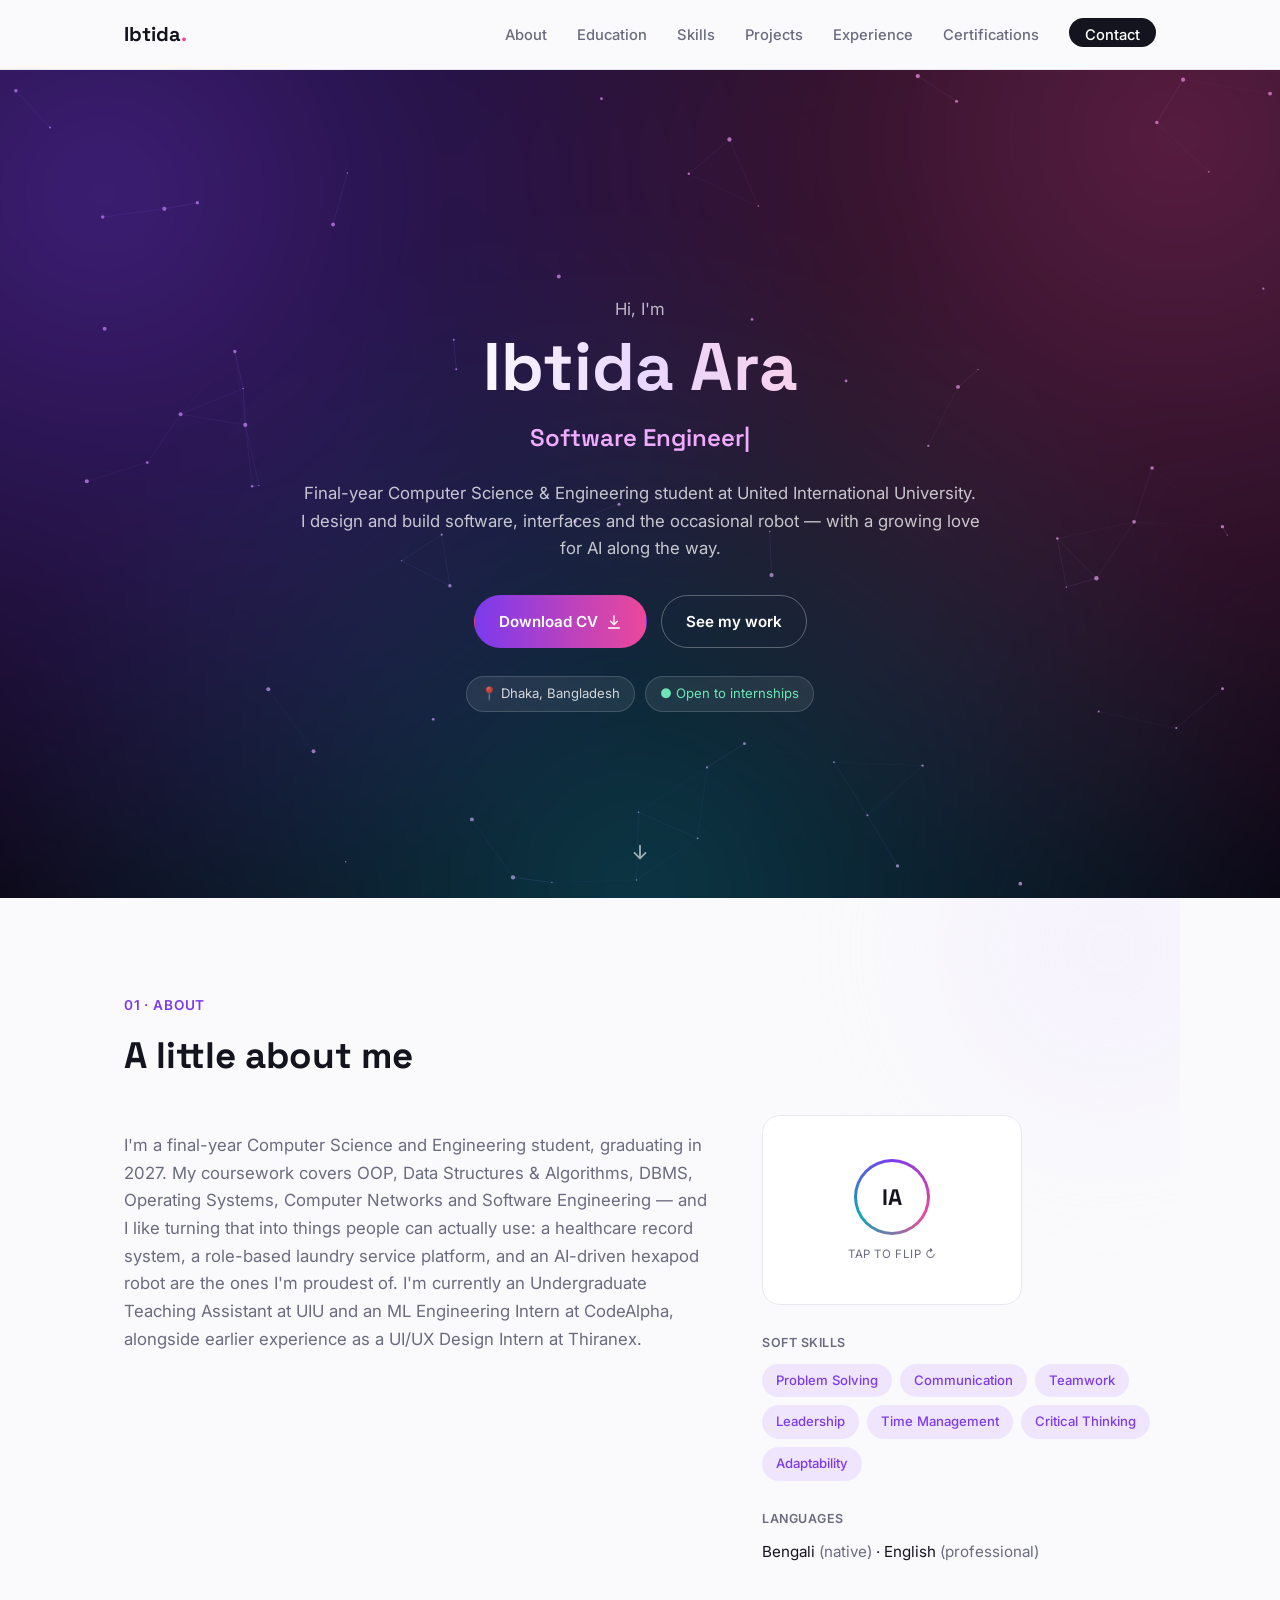
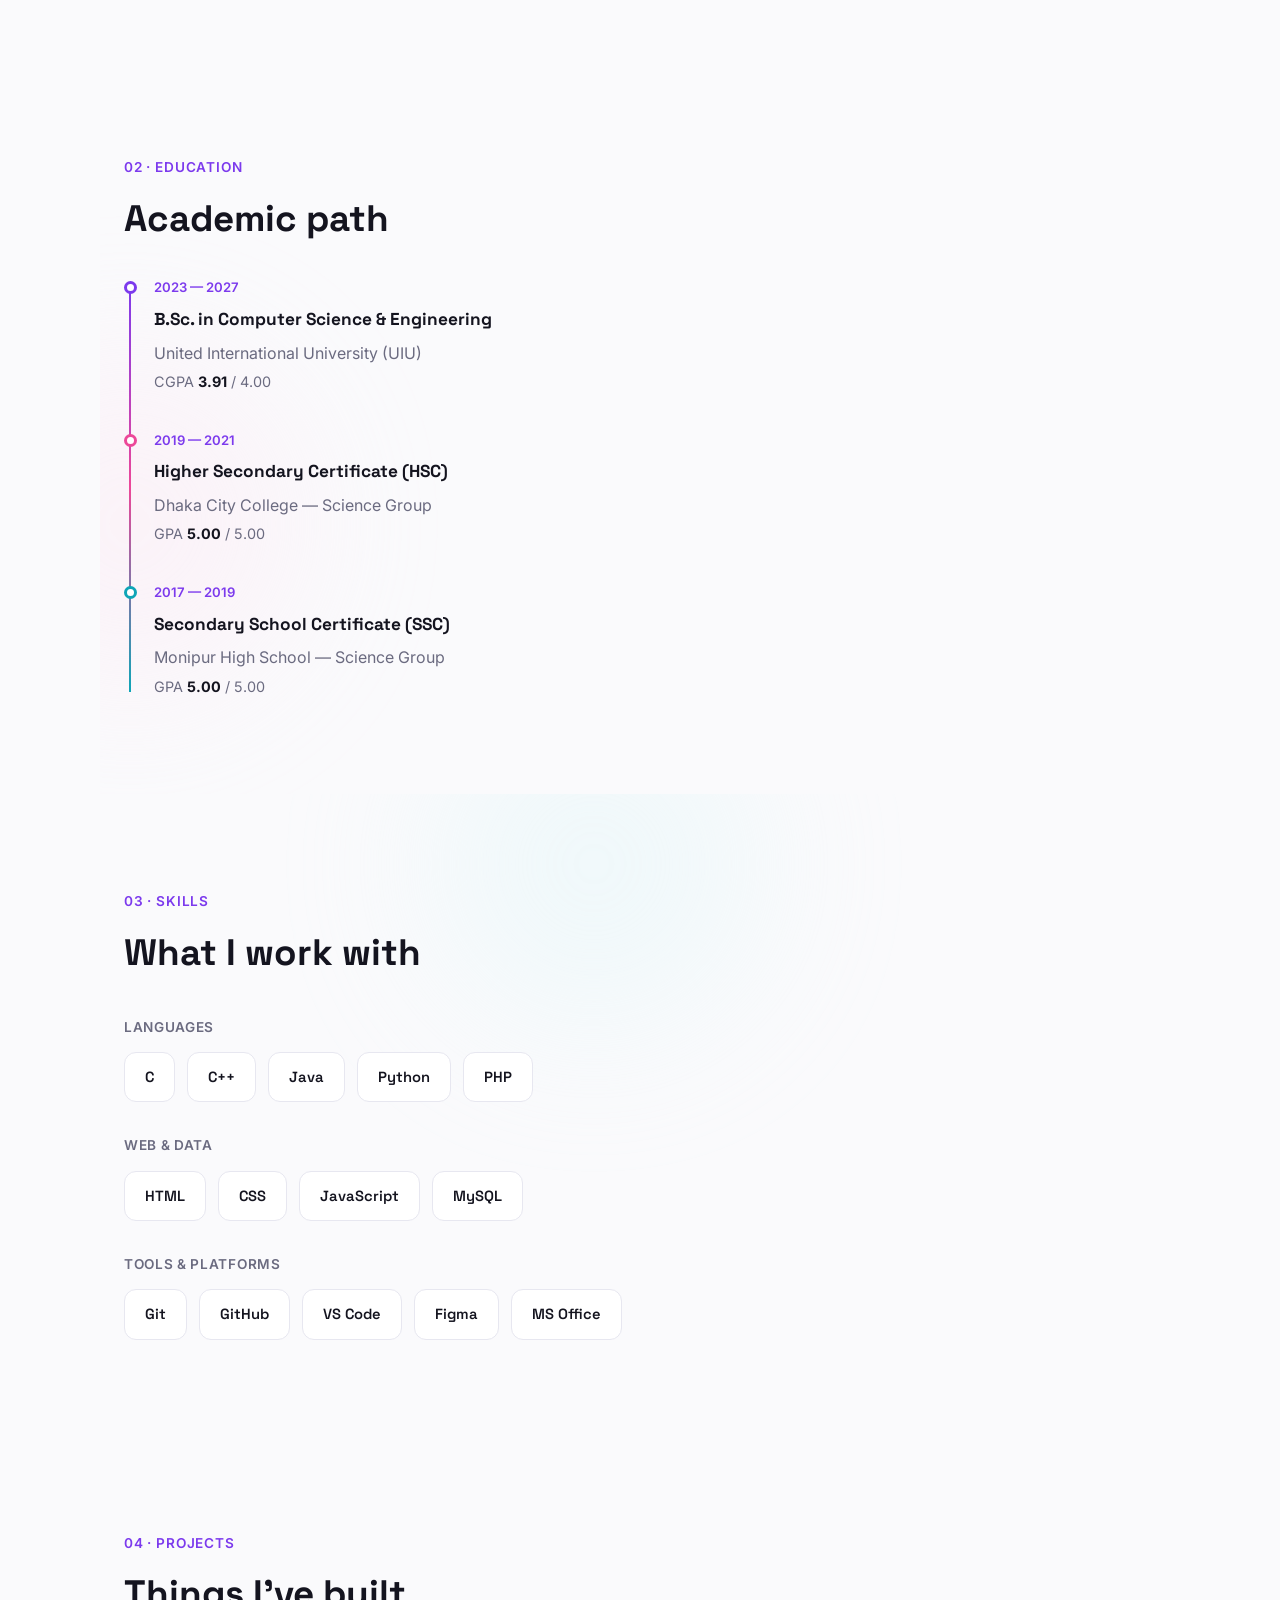
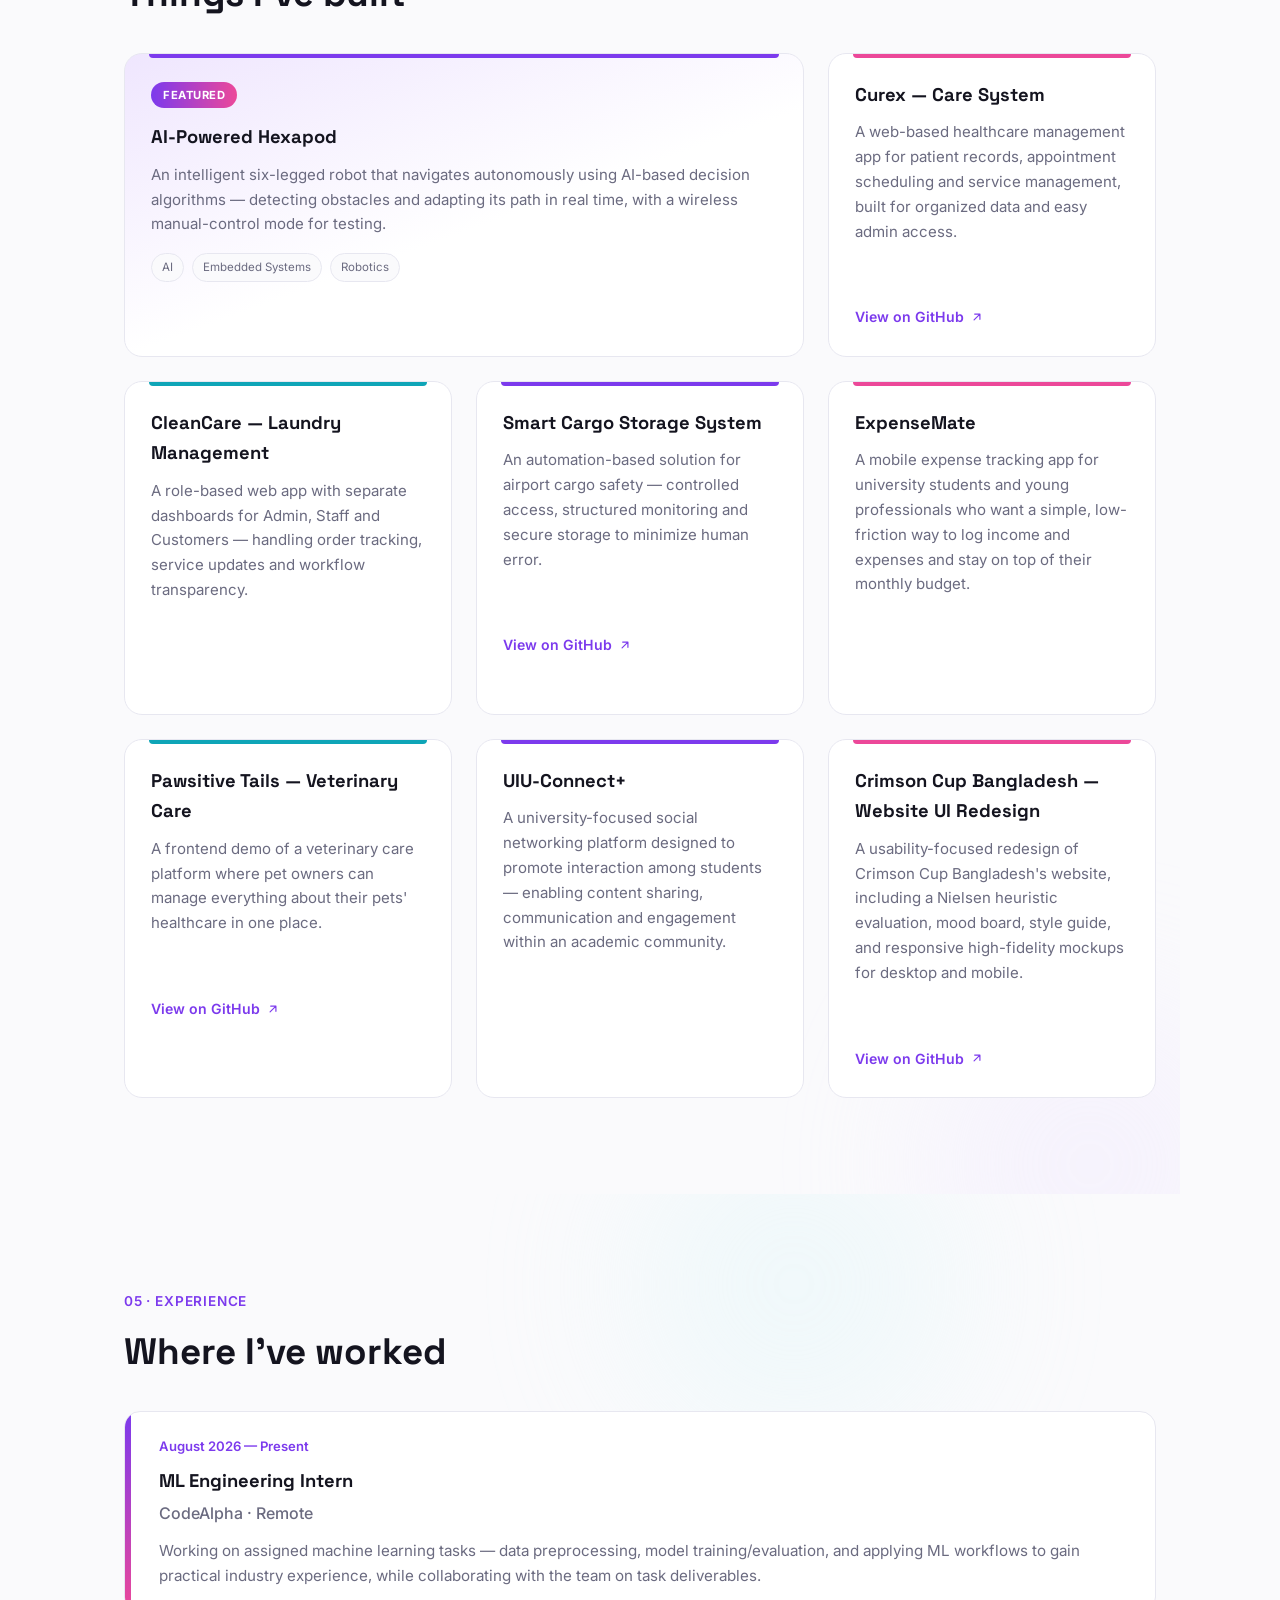
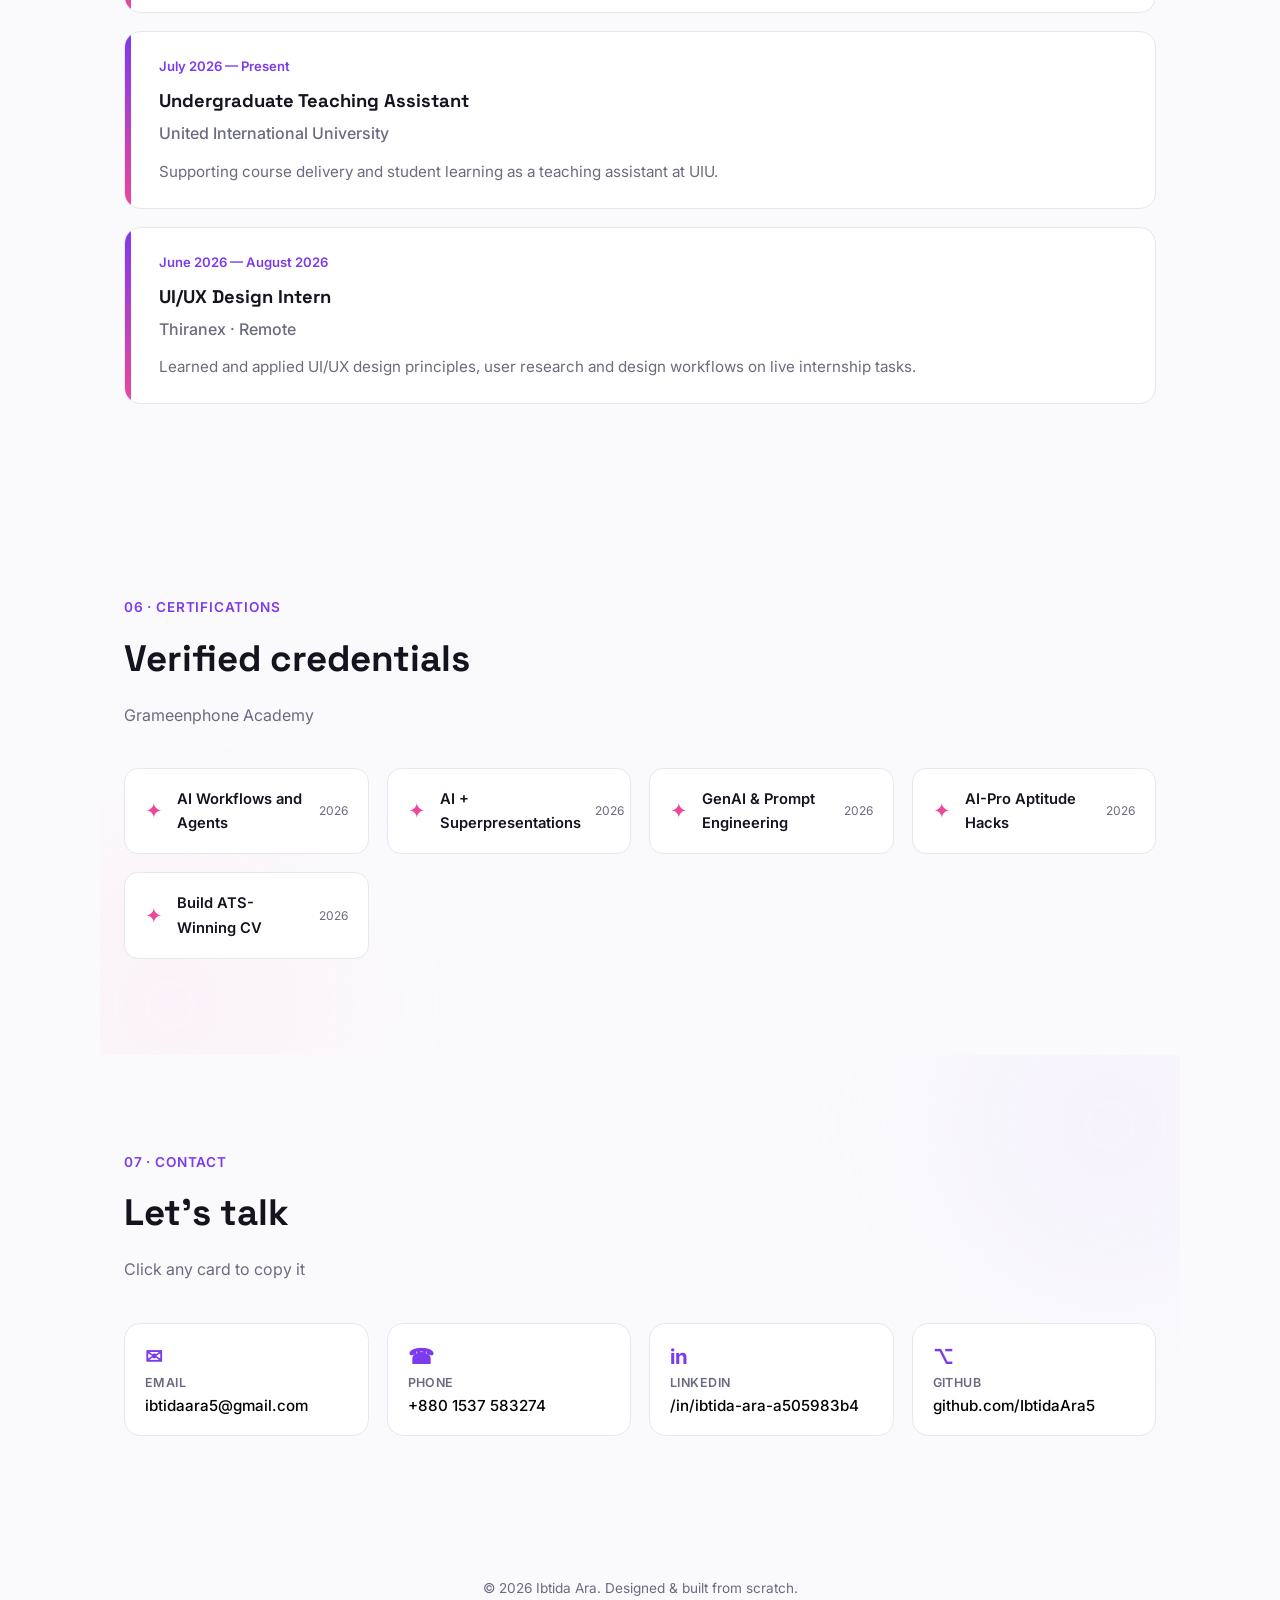
==== index.html @ 953f7bf2 "Add files via upload" ====
<!DOCTYPE html>
<html lang="en">
<head>
<meta charset="UTF-8">
<meta name="viewport" content="width=device-width, initial-scale=1.0">
<title>Ibtida Ara | Portfolio</title>
<link rel="preconnect" href="https://fonts.googleapis.com">
<link rel="preconnect" href="https://fonts.gstatic.com" crossorigin>
<link href="https://fonts.googleapis.com/css2?family=Space+Grotesk:wght@500;600;700&family=Inter:wght@400;500;600;700&display=swap" rel="stylesheet">
<link rel="stylesheet" href="style.css">
</head>
<body>

<div class="progress-bar" id="progressBar" aria-hidden="true"></div>
<div class="cursor-glow" id="cursorGlow" aria-hidden="true"></div>

<nav id="navbar">
  <div class="nav-inner">
    <a href="#top" class="logo">Ibtida<span class="logo-dot">.</span></a>
    <button class="nav-toggle" id="navToggle" aria-label="Toggle menu" aria-expanded="false">
      <span></span><span></span><span></span>
    </button>
    <ul id="navList">
      <li><a href="#about">About</a></li>
      <li><a href="#education">Education</a></li>
      <li><a href="#skills">Skills</a></li>
      <li><a href="#projects">Projects</a></li>
      <li><a href="#experience">Experience</a></li>
      <li><a href="#certifications">Certifications</a></li>
      <li><a href="#contact" class="nav-cta">Contact</a></li>
    </ul>
  </div>
</nav>

<header class="hero" id="top">
  <canvas id="particles" aria-hidden="true"></canvas>
  <div class="hero-glow" aria-hidden="true"></div>
  <div class="hero-inner">
    <p class="eyebrow">Hi, I'm</p>
    <h1 class="hero-name">Ibtida Ara</h1>
    <p class="hero-role">
      <span id="typedRole"></span><span class="type-cursor">|</span>
    </p>
    <p class="hero-desc">
      Final-year Computer Science &amp; Engineering student at United International University.
      I design and build software, interfaces and the occasional robot — with a growing love
      for AI along the way.
    </p>
    <div class="hero-actions">
      <a href="cv.pdf" class="btn btn-primary" download>
        Download CV
        <svg width="16" height="16" viewBox="0 0 24 24" fill="none"><path d="M12 3v13m0 0l-5-5m5 5l5-5M4 21h16" stroke="currentColor" stroke-width="2" stroke-linecap="round" stroke-linejoin="round"/></svg>
      </a>
      <a href="#projects" class="btn btn-ghost">See my work</a>
    </div>
    <div class="hero-meta">
      <span class="meta-pill">📍 Dhaka, Bangladesh</span>
      <span class="meta-pill meta-pill-live">● Open to internships</span>
    </div>
  </div>
  <a class="scroll-hint" href="#about" aria-label="Scroll down">
    <svg width="22" height="22" viewBox="0 0 24 24" fill="none"><path d="M12 5v14m0 0l-6-6m6 6l6-6" stroke="currentColor" stroke-width="2" stroke-linecap="round" stroke-linejoin="round"/></svg>
  </a>
</header>

<main>

  <section id="about" class="section reveal">
    <p class="kicker">01 · About</p>
    <h2 class="section-title">A little about me</h2>
    <div class="about-grid">
      <p class="about-text">
        I'm a final-year Computer Science and Engineering student, graduating in 2027.
        My coursework covers OOP, Data Structures &amp; Algorithms, DBMS, Operating Systems,
        Computer Networks and Software Engineering — and I like turning that into things people
        can actually use: a healthcare record system, a role-based laundry service platform, and
        an AI-driven hexapod robot are the ones I'm proudest of. I'm currently an Undergraduate
        Teaching Assistant at UIU and an ML Engineering Intern at CodeAlpha, alongside earlier
        experience as a UI/UX Design Intern at Thiranex.
      </p>
      <div class="about-side">
        <button class="flip-card" id="flipCard" aria-label="Flip card">
          <div class="flip-inner">
            <div class="flip-face flip-front">
              <div class="avatar-ring"><span>IA</span></div>
              <p class="flip-hint">tap to flip ↻</p>
            </div>
            <div class="flip-face flip-back">
              <p class="flip-quote">&ldquo;Turning coursework into things people can actually use.&rdquo;</p>
              <p class="flip-hint">tap to flip back ↻</p>
            </div>
          </div>
        </button>
        <div class="pill-block">
          <span class="pill-block-label">Soft skills</span>
          <div class="pill-row">
            <span class="pill">Problem Solving</span>
            <span class="pill">Communication</span>
            <span class="pill">Teamwork</span>
            <span class="pill">Leadership</span>
            <span class="pill">Time Management</span>
            <span class="pill">Critical Thinking</span>
            <span class="pill">Adaptability</span>
          </div>
        </div>
        <p class="languages">
          <span class="pill-block-label">Languages</span>
          Bengali <span class="muted">(native)</span> · English <span class="muted">(professional)</span>
        </p>
      </div>
    </div>
  </section>

  <section id="education" class="section reveal">
    <p class="kicker">02 · Education</p>
    <h2 class="section-title">Academic path</h2>
    <div class="timeline">
      <div class="timeline-item">
        <span class="timeline-node node-violet" aria-hidden="true"></span>
        <div class="timeline-content">
          <p class="timeline-period">2023 — 2027</p>
          <h3>B.Sc. in Computer Science &amp; Engineering</h3>
          <p class="timeline-org">United International University (UIU)</p>
          <p class="timeline-score">CGPA <strong>3.91</strong> / 4.00</p>
        </div>
      </div>
      <div class="timeline-item">
        <span class="timeline-node node-pink" aria-hidden="true"></span>
        <div class="timeline-content">
          <p class="timeline-period">2019 — 2021</p>
          <h3>Higher Secondary Certificate (HSC)</h3>
          <p class="timeline-org">Dhaka City College — Science Group</p>
          <p class="timeline-score">GPA <strong>5.00</strong> / 5.00</p>
        </div>
      </div>
      <div class="timeline-item">
        <span class="timeline-node node-cyan" aria-hidden="true"></span>
        <div class="timeline-content">
          <p class="timeline-period">2017 — 2019</p>
          <h3>Secondary School Certificate (SSC)</h3>
          <p class="timeline-org">Monipur High School — Science Group</p>
          <p class="timeline-score">GPA <strong>5.00</strong> / 5.00</p>
        </div>
      </div>
    </div>
  </section>

  <section id="skills" class="section reveal">
    <p class="kicker">03 · Skills</p>
    <h2 class="section-title">What I work with</h2>

    <p class="group-label">Languages</p>
    <div class="pill-row pill-row-lg">
      <span class="pill pill-lg">C</span>
      <span class="pill pill-lg">C++</span>
      <span class="pill pill-lg">Java</span>
      <span class="pill pill-lg">Python</span>
      <span class="pill pill-lg">PHP</span>
    </div>

    <p class="group-label">Web &amp; Data</p>
    <div class="pill-row pill-row-lg">
      <span class="pill pill-lg">HTML</span>
      <span class="pill pill-lg">CSS</span>
      <span class="pill pill-lg">JavaScript</span>
      <span class="pill pill-lg">MySQL</span>
    </div>

    <p class="group-label">Tools &amp; Platforms</p>
    <div class="pill-row pill-row-lg">
      <span class="pill pill-lg">Git</span>
      <span class="pill pill-lg">GitHub</span>
      <span class="pill pill-lg">VS Code</span>
      <span class="pill pill-lg">Figma</span>
      <span class="pill pill-lg">MS Office</span>
    </div>
  </section>

  <section id="projects" class="section reveal">
    <p class="kicker">04 · Projects</p>
    <h2 class="section-title">Things I've built</h2>
    <div class="project-grid">

      <article class="project-card project-card-featured tilt-card" data-accent="violet">
        <span class="project-featured-badge">Featured</span>
        <h3>AI-Powered Hexapod</h3>
        <p>An intelligent six-legged robot that navigates autonomously using AI-based decision
           algorithms — detecting obstacles and adapting its path in real time, with a wireless
           manual-control mode for testing.</p>
        <div class="pill-row">
          <span class="tag">AI</span><span class="tag">Embedded Systems</span><span class="tag">Robotics</span>
        </div>
        <a href="https://github.com/IbtidaAra5/AI-Powered-HEXAPOD-for-Autonomous-and-Wireless-Controlled-Navigation" class="project-link" target="_blank" rel="noopener">
          View on GitHub
          <svg width="14" height="14" viewBox="0 0 24 24" fill="none"><path d="M7 17L17 7M17 7H8m9 0v9" stroke="currentColor" stroke-width="2" stroke-linecap="round" stroke-linejoin="round"/></svg>
        </a>
      </article>

      <article class="project-card tilt-card" data-accent="pink">
        <h3>Curex — Care System</h3>
        <p>A web-based healthcare management app for patient records, appointment scheduling
           and service management, built for organized data and easy admin access.</p>
        <div class="pill-row">
          <span class="tag">Healthcare</span><span class="tag">Web App</span>
        </div>
        <a href="https://github.com/IbtidaAra5/Curex-Mobile-app-Design" class="project-link" target="_blank" rel="noopener">
          View on GitHub
          <svg width="14" height="14" viewBox="0 0 24 24" fill="none"><path d="M7 17L17 7M17 7H8m9 0v9" stroke="currentColor" stroke-width="2" stroke-linecap="round" stroke-linejoin="round"/></svg>
        </a>
      </article>

      <article class="project-card tilt-card" data-accent="cyan">
        <h3>CleanCare — Laundry Management</h3>
        <p>A role-based web app with separate dashboards for Admin, Staff and Customers —
           handling order tracking, service updates and workflow transparency.</p>
        <div class="pill-row">
          <span class="tag">Role-Based</span><span class="tag">Web App</span>
        </div>
        <a href="https://github.com/IbtidaAra5/CleanCare" class="project-link" target="_blank" rel="noopener">
          View on GitHub
          <svg width="14" height="14" viewBox="0 0 24 24" fill="none"><path d="M7 17L17 7M17 7H8m9 0v9" stroke="currentColor" stroke-width="2" stroke-linecap="round" stroke-linejoin="round"/></svg>
        </a>
      </article>

      <article class="project-card tilt-card" data-accent="violet">
        <h3>Smart Cargo Storage System</h3>
        <p>An automation-based solution for airport cargo safety — controlled access,
           structured monitoring and secure storage to minimize human error.</p>
        <div class="pill-row">
          <span class="tag">Automation</span><span class="tag">Security</span>
        </div>
        <a href="https://github.com/IbtidaAra5/Smart-Cargo-Storage-System" class="project-link" target="_blank" rel="noopener">
          View on GitHub
          <svg width="14" height="14" viewBox="0 0 24 24" fill="none"><path d="M7 17L17 7M17 7H8m9 0v9" stroke="currentColor" stroke-width="2" stroke-linecap="round" stroke-linejoin="round"/></svg>
        </a>
      </article>

      <article class="project-card tilt-card" data-accent="pink">
        <h3>ExpenseMate</h3>
        <p>A mobile expense tracking app for university students and young professionals who
           want a simple, low-friction way to log income and expenses and stay on top of their
           monthly budget.</p>
        <div class="pill-row">
          <span class="tag">Figma</span><span class="tag">Low-Fidelity Prototyping</span>
        </div>
        <a href="https://github.com/IbtidaAra5/ExpenseMate" class="project-link" target="_blank" rel="noopener">
          View on GitHub
          <svg width="14" height="14" viewBox="0 0 24 24" fill="none"><path d="M7 17L17 7M17 7H8m9 0v9" stroke="currentColor" stroke-width="2" stroke-linecap="round" stroke-linejoin="round"/></svg>
        </a>
      </article>

      <article class="project-card tilt-card" data-accent="cyan">
        <h3>Pawsitive Tails — Veterinary Care</h3>
        <p>A frontend demo of a veterinary care platform where pet owners can manage everything
           about their pets' healthcare in one place.</p>
        <div class="pill-row">
          <span class="tag">HTML</span><span class="tag">CSS</span><span class="tag">JavaScript</span>
        </div>
        <a href="https://github.com/IbtidaAra5/PetCare-Pawsitive-Tails" class="project-link" target="_blank" rel="noopener">
          View on GitHub
          <svg width="14" height="14" viewBox="0 0 24 24" fill="none"><path d="M7 17L17 7M17 7H8m9 0v9" stroke="currentColor" stroke-width="2" stroke-linecap="round" stroke-linejoin="round"/></svg>
        </a>
      </article>

      <article class="project-card tilt-card" data-accent="violet">
        <h3>UIU-Connect+</h3>
        <p>A university-focused social networking platform designed to promote interaction
           among students — enabling content sharing, communication and engagement within an
           academic community.</p>
        <div class="pill-row">
          <span class="tag">TypeScript</span><span class="tag">JavaScript</span><span class="tag">CSS</span>
        </div>
        <a href="https://github.com/IbtidaAra5/UIU-Connect-" class="project-link" target="_blank" rel="noopener">
          View on GitHub
          <svg width="14" height="14" viewBox="0 0 24 24" fill="none"><path d="M7 17L17 7M17 7H8m9 0v9" stroke="currentColor" stroke-width="2" stroke-linecap="round" stroke-linejoin="round"/></svg>
        </a>
      </article>

      <article class="project-card tilt-card" data-accent="pink">
        <h3>Crimson Cup Bangladesh — Website UI Redesign</h3>
        <p>A usability-focused redesign of Crimson Cup Bangladesh's website, including a
           Nielsen heuristic evaluation, mood board, style guide, and responsive high-fidelity
           mockups for desktop and mobile.</p>
        <div class="pill-row">
          <span class="tag">Figma</span><span class="tag">Heuristic Evaluation</span>
        </div>
        <a href="https://github.com/IbtidaAra5/Website-UI-Redesign-CRIMSON-CUP" class="project-link" target="_blank" rel="noopener">
          View on GitHub
          <svg width="14" height="14" viewBox="0 0 24 24" fill="none"><path d="M7 17L17 7M17 7H8m9 0v9" stroke="currentColor" stroke-width="2" stroke-linecap="round" stroke-linejoin="round"/></svg>
        </a>
      </article>

    </div>
  </section>

  <section id="experience" class="section reveal">
    <p class="kicker">05 · Experience</p>
    <h2 class="section-title">Where I've worked</h2>
    <div class="exp-card">
      <span class="exp-accent" aria-hidden="true"></span>
      <div class="exp-body">
        <p class="exp-period">August 2026 — Present</p>
        <h3>ML Engineering Intern</h3>
        <p class="exp-org">CodeAlpha · Remote</p>
        <p class="exp-desc">Working on assigned machine learning tasks — data preprocessing,
           model training/evaluation, and applying ML workflows to gain practical industry
           experience, while collaborating with the team on task deliverables.</p>
      </div>
    </div>
    <div class="exp-card">
      <span class="exp-accent" aria-hidden="true"></span>
      <div class="exp-body">
        <p class="exp-period">July 2026 — Present</p>
        <h3>Undergraduate Teaching Assistant</h3>
        <p class="exp-org">United International University</p>
        <p class="exp-desc">Supporting course delivery and student learning as a teaching
           assistant at UIU.</p>
      </div>
    </div>
    <div class="exp-card">
      <span class="exp-accent" aria-hidden="true"></span>
      <div class="exp-body">
        <p class="exp-period">June 2026 — August 2026</p>
        <h3>UI/UX Design Intern</h3>
        <p class="exp-org">Thiranex · Remote</p>
        <p class="exp-desc">Learned and applied UI/UX design principles, user research and
           design workflows on live internship tasks.</p>
      </div>
    </div>
  </section>

  <section id="certifications" class="section reveal">
    <p class="kicker">06 · Certifications</p>
    <h2 class="section-title">Verified credentials</h2>
    <p class="section-sub">Grameenphone Academy</p>
    <div class="cert-grid">
      <a class="cert-card tilt-card" href="https://www.grameenphone.academy/cert/ad3618e13494" target="_blank" rel="noopener">
        <span class="cert-icon">✦</span>
        <span class="cert-name">AI Workflows and Agents</span>
        <span class="cert-year">2026</span>
      </a>
      <a class="cert-card tilt-card" href="https://www.grameenphone.academy/cert/cb62ee5eb7ec" target="_blank" rel="noopener">
        <span class="cert-icon">✦</span>
        <span class="cert-name">AI + Superpresentations</span>
        <span class="cert-year">2026</span>
      </a>
      <a class="cert-card tilt-card" href="https://www.grameenphone.academy/cert/aa1685969389" target="_blank" rel="noopener">
        <span class="cert-icon">✦</span>
        <span class="cert-name">GenAI &amp; Prompt Engineering</span>
        <span class="cert-year">2026</span>
      </a>
      <a class="cert-card tilt-card" href="https://www.grameenphone.academy/cert/6e45187b63d3" target="_blank" rel="noopener">
        <span class="cert-icon">✦</span>
        <span class="cert-name">AI-Pro Aptitude Hacks</span>
        <span class="cert-year">2026</span>
      </a>
      <a class="cert-card tilt-card" href="https://www.grameenphone.academy/cert/b7ade42d724b" target="_blank" rel="noopener">
        <span class="cert-icon">✦</span>
        <span class="cert-name">Build ATS-Winning CV</span>
        <span class="cert-year">2026</span>
      </a>
    </div>
  </section>

  <section id="contact" class="section reveal">
    <p class="kicker">07 · Contact</p>
    <h2 class="section-title">Let's talk</h2>
    <p class="section-sub">Click any card to copy it</p>
    <div class="contact-grid">
      <button class="contact-card tilt-card" data-copy="ibtidaara5@gmail.com">
        <span class="contact-icon">✉</span>
        <span class="contact-label">Email</span>
        <span class="contact-value">ibtidaara5@gmail.com</span>
      </button>
      <button class="contact-card tilt-card" data-copy="+8801537583274">
        <span class="contact-icon">☎</span>
        <span class="contact-label">Phone</span>
        <span class="contact-value">+880 1537 583274</span>
      </button>
      <button class="contact-card tilt-card" data-copy="https://www.linkedin.com/in/ibtida-ara-a505983b4">
        <span class="contact-icon">in</span>
        <span class="contact-label">LinkedIn</span>
        <span class="contact-value">/in/ibtida-ara-a505983b4</span>
      </button>
      <button class="contact-card tilt-card" data-copy="https://github.com/IbtidaAra5">
        <span class="contact-icon">⌥</span>
        <span class="contact-label">GitHub</span>
        <span class="contact-value">github.com/IbtidaAra5</span>
      </button>
    </div>
  </section>

</main>

<footer class="site-footer">
  <p>&copy; <span id="year"></span> Ibtida Ara. Designed &amp; built from scratch.</p>
</footer>

<div class="toast" id="toast">Copied to clipboard</div>

<script src="script.js"></script>
</body>
</html>
---- style.css ----
/* ===================================================================
   TOKENS
=================================================================== */
:root{
  --bg: #FAFAFC;
  --surface: #FFFFFF;
  --ink: #14141F;
  --ink-soft: #6B6B80;
  --line: #E7E7F0;

  --violet: #7C3AED;
  --violet-soft: #EFE6FE;
  --pink: #EC4899;
  --pink-soft: #FDE6F2;
  --cyan: #0EA5B7;
  --cyan-soft: #DFF6F8;

  --hero-bg: #0B0714;

  --display: 'Space Grotesk', 'Segoe UI', sans-serif;
  --sans: 'Inter', 'Segoe UI', sans-serif;

  --maxw: 1080px;
}

*{ box-sizing: border-box; }
html{ scroll-behavior: smooth; }

body{
  margin: 0;
  background: var(--bg);
  color: var(--ink);
  font-family: var(--sans);
  line-height: 1.65;
  -webkit-font-smoothing: antialiased;
}

a{ color: inherit; text-decoration: none; }
ul{ list-style: none; margin: 0; padding: 0; }
button{ font-family: inherit; }

::selection{ background: var(--violet); color: #fff; }

:focus-visible{
  outline: 2px solid var(--violet);
  outline-offset: 3px;
}

.muted{ color: var(--ink-soft); font-weight: 400; }

/* ---------- progress bar ---------- */
.progress-bar{
  position: fixed;
  top: 0; left: 0;
  height: 3px;
  width: 100%;
  background: linear-gradient(90deg, var(--violet), var(--pink), var(--cyan));
  transform: scaleX(0);
  transform-origin: left;
  z-index: 999;
  transition: transform .1s linear;
}

/* ---------- cursor glow (page-wide, subtle) ---------- */
.cursor-glow{
  position: fixed;
  top: 0; left: 0;
  width: 380px; height: 380px;
  border-radius: 50%;
  pointer-events: none;
  background: radial-gradient(circle, rgba(124,58,237,0.10), rgba(236,72,153,0.06) 45%, transparent 70%);
  transform: translate(-50%, -50%);
  z-index: 1;
  opacity: 0;
  transition: opacity .3s ease;
}
.cursor-glow.active{ opacity: 1; }

/* ---------- decorative section orbs ---------- */
.section{ position: relative; overflow: hidden; }
.section::before{
  content: '';
  position: absolute;
  width: 340px; height: 340px;
  border-radius: 50%;
  filter: blur(70px);
  opacity: 0.35;
  z-index: 0;
  pointer-events: none;
}
#about::before{ background: var(--violet-soft); top: -120px; right: -100px; }
#education::before{ background: var(--pink-soft); top: 40%; left: -140px; }
#skills::before{ background: var(--cyan-soft); top: -100px; left: 30%; }
#projects::before{ background: var(--violet-soft); bottom: -140px; right: -80px; }
#experience::before{ background: var(--cyan-soft); top: -80px; right: 20%; }
#certifications::before{ background: var(--pink-soft); bottom: -120px; left: -100px; }
#contact::before{ background: var(--violet-soft); top: -100px; right: -100px; }
.section > *{ position: relative; z-index: 1; }

/* ---------- staggered entrance for grids ---------- */
.pill-lg, .project-card, .cert-card, .contact-card, .timeline-item{
  opacity: 0;
  transform: translateY(18px) scale(.97);
  transition: opacity .6s cubic-bezier(.16,.8,.24,1), transform .6s cubic-bezier(.16,.8,.24,1);
}
.reveal.in-view .pill-lg,
.reveal.in-view .project-card,
.reveal.in-view .cert-card,
.reveal.in-view .contact-card,
.reveal.in-view .timeline-item{
  opacity: 1;
  transform: translateY(0) scale(1);
}
.project-grid .project-card:nth-child(5){ transition-delay: .28s; }
.project-grid .project-card:nth-child(6){ transition-delay: .34s; }
.project-grid .project-card:nth-child(7){ transition-delay: .40s; }
.project-grid .project-card:nth-child(8){ transition-delay: .46s; }
.pill-row-lg .pill-lg:nth-child(1){ transition-delay: .02s; }
.pill-row-lg .pill-lg:nth-child(2){ transition-delay: .07s; }
.pill-row-lg .pill-lg:nth-child(3){ transition-delay: .12s; }
.pill-row-lg .pill-lg:nth-child(4){ transition-delay: .17s; }
.pill-row-lg .pill-lg:nth-child(5){ transition-delay: .22s; }
.project-grid .project-card:nth-child(1){ transition-delay: .04s; }
.project-grid .project-card:nth-child(2){ transition-delay: .1s; }
.project-grid .project-card:nth-child(3){ transition-delay: .16s; }
.project-grid .project-card:nth-child(4){ transition-delay: .22s; }
.cert-grid .cert-card:nth-child(1){ transition-delay: .04s; }
.cert-grid .cert-card:nth-child(2){ transition-delay: .1s; }
.cert-grid .cert-card:nth-child(3){ transition-delay: .16s; }
.contact-grid .contact-card:nth-child(1){ transition-delay: .04s; }
.contact-grid .contact-card:nth-child(2){ transition-delay: .1s; }
.contact-grid .contact-card:nth-child(3){ transition-delay: .16s; }
.contact-grid .contact-card:nth-child(4){ transition-delay: .22s; }
.timeline .timeline-item:nth-child(1){ transition-delay: .04s; }
.timeline .timeline-item:nth-child(2){ transition-delay: .14s; }
.timeline .timeline-item:nth-child(3){ transition-delay: .24s; }

/* ---------- button shine sweep ---------- */
.btn-primary{ position: relative; overflow: hidden; }
.btn-primary::after{
  content: '';
  position: absolute;
  top: 0; left: -60%;
  width: 40%; height: 100%;
  background: linear-gradient(120deg, transparent, rgba(255,255,255,0.4), transparent);
  transform: skewX(-20deg);
  transition: left .6s ease;
}
.btn-primary:hover::after{ left: 130%; }

/* ---------- NAV ---------- */
#navbar{
  position: sticky;
  top: 0;
  z-index: 100;
  background: rgba(250, 250, 252, 0.85);
  backdrop-filter: blur(10px);
  border-bottom: 1px solid var(--line);
}
.nav-inner{
  max-width: var(--maxw);
  margin: 0 auto;
  padding: 18px 24px;
  display: flex;
  align-items: center;
  justify-content: space-between;
}
.logo{
  font-family: var(--display);
  font-weight: 700;
  font-size: 1.25rem;
  transition: transform .3s cubic-bezier(.16,.8,.24,1);
  display: inline-block;
}
.logo:hover{ transform: scale(1.06); }
.logo-dot{ color: var(--pink); display: inline-block; transition: transform .3s cubic-bezier(.16,.8,.24,1); }
.logo:hover .logo-dot{ transform: rotate(180deg); }
#navList{
  display: flex;
  align-items: center;
  gap: 30px;
  flex-wrap: wrap;
}
#navList a{
  font-size: 0.92rem;
  font-weight: 500;
  color: var(--ink-soft);
  position: relative;
  padding-bottom: 3px;
  transition: color .3s cubic-bezier(.16,.8,.24,1);
}
#navList a::after{
  content: '';
  position: absolute;
  left: 0; bottom: 0;
  width: 0; height: 2px;
  background: linear-gradient(90deg, var(--violet), var(--pink));
  transition: width .35s cubic-bezier(.16,.8,.24,1);
}
#navList a:hover, #navList a.active{ color: var(--ink); }
#navList a:hover::after, #navList a.active::after{ width: 100%; }
.nav-cta{
  background: var(--ink);
  color: #fff !important;
  padding: 8px 16px;
  border-radius: 999px;
}
.nav-cta::after{ display: none; }
.nav-cta:hover{ background: var(--violet); }

.nav-toggle{
  display: none;
  flex-direction: column;
  gap: 5px;
  background: none;
  border: none;
  cursor: pointer;
  padding: 4px;
}
.nav-toggle span{
  width: 22px; height: 2px;
  background: var(--ink);
  display: block;
}

/* ---------- HERO ---------- */
.hero{
  position: relative;
  min-height: 92vh;
  display: flex;
  flex-direction: column;
  align-items: center;
  justify-content: center;
  text-align: center;
  background: var(--hero-bg);
  color: #fff;
  overflow: hidden;
  padding: 120px 24px 80px;
}
#particles{
  position: absolute;
  inset: 0;
  z-index: 0;
}
.hero-glow{
  position: absolute;
  inset: -20%;
  background:
    radial-gradient(circle at 20% 25%, rgba(124, 58, 237, 0.45), transparent 45%),
    radial-gradient(circle at 80% 20%, rgba(236, 72, 153, 0.35), transparent 45%),
    radial-gradient(circle at 50% 85%, rgba(14, 165, 183, 0.3), transparent 50%);
  filter: blur(40px);
  z-index: 0;
  animation: drift 18s ease-in-out infinite alternate;
}
@keyframes drift{
  0%{ transform: translate(0,0) scale(1); }
  100%{ transform: translate(-3%, 3%) scale(1.08); }
}
.hero-inner{ position: relative; z-index: 2; max-width: 680px; }
.eyebrow, .hero-name, .hero-role, .hero-desc, .hero-actions, .hero-meta{
  animation: hero-rise .8s cubic-bezier(.16,.8,.24,1) both;
}
.hero-name{ animation-delay: .05s; }
.hero-role{ animation-delay: .15s; }
.hero-desc{ animation-delay: .25s; }
.hero-actions{ animation-delay: .35s; }
.hero-meta{ animation-delay: .45s; }
@keyframes hero-rise{
  from{ opacity: 0; transform: translateY(16px); }
  to{ opacity: 1; transform: translateY(0); }
}
@media (prefers-reduced-motion: reduce){
  .eyebrow, .hero-name, .hero-role, .hero-desc, .hero-actions, .hero-meta{ animation: none; }
}

.eyebrow{
  font-size: 1.05rem;
  color: rgba(255,255,255,0.7);
  margin: 0 0 8px;
}
.hero-name{
  font-family: var(--display);
  font-weight: 700;
  font-size: clamp(2.6rem, 7vw, 4.2rem);
  line-height: 1.05;
  margin: 0 0 16px;
  background: linear-gradient(90deg, #fff 20%, #E9D8FD 50%, #FBCFE8 80%);
  -webkit-background-clip: text;
  background-clip: text;
  color: transparent;
}
.hero-role{
  font-family: var(--display);
  font-weight: 600;
  font-size: clamp(1.1rem, 2.4vw, 1.5rem);
  min-height: 1.6em;
  margin: 0 0 22px;
  color: #F0ABFC;
}
.type-cursor{ animation: blink 0.9s steps(1) infinite; }
@keyframes blink{ 50%{ opacity: 0; } }

.hero-desc{
  color: rgba(255,255,255,0.75);
  font-size: 1.05rem;
  margin: 0 0 32px;
}

.hero-actions{
  display: flex;
  flex-wrap: wrap;
  gap: 14px;
  justify-content: center;
  margin-bottom: 28px;
}
.btn{
  font-size: 0.95rem;
  font-weight: 600;
  padding: 13px 24px;
  border-radius: 999px;
  border: 1px solid transparent;
  display: inline-flex;
  align-items: center;
  gap: 8px;
  transition: transform .3s cubic-bezier(.16,.8,.24,1), box-shadow .3s cubic-bezier(.16,.8,.24,1), background .3s ease;
}
.btn-primary{
  background: linear-gradient(90deg, var(--violet), var(--pink));
  color: #fff;
}
.btn-primary:hover{
  transform: translateY(-3px) scale(1.02);
  box-shadow: 0 14px 30px rgba(124, 58, 237, 0.45);
}
.btn-ghost{
  color: #fff;
  border-color: rgba(255,255,255,0.3);
}
.btn-ghost:hover{
  border-color: #fff;
  transform: translateY(-3px) scale(1.02);
  background: rgba(255,255,255,0.06);
}

.hero-meta{
  display: flex;
  flex-wrap: wrap;
  gap: 10px;
  justify-content: center;
}
.meta-pill{
  font-size: 0.82rem;
  color: rgba(255,255,255,0.8);
  background: rgba(255,255,255,0.08);
  border: 1px solid rgba(255,255,255,0.15);
  padding: 6px 14px;
  border-radius: 999px;
}
.meta-pill-live{ color: #6EE7B7; }

.scroll-hint{
  position: absolute;
  bottom: 28px;
  left: 50%;
  transform: translateX(-50%);
  color: rgba(255,255,255,0.6);
  z-index: 2;
  animation: nudge 1.8s ease-in-out infinite;
}
@keyframes nudge{
  0%, 100%{ transform: translate(-50%, 0); }
  50%{ transform: translate(-50%, 6px); }
}

/* ---------- SECTIONS ---------- */
.section{
  max-width: var(--maxw);
  margin: 0 auto;
  padding: 96px 24px;
}
.kicker{
  font-size: 0.85rem;
  font-weight: 600;
  color: var(--violet);
  text-transform: uppercase;
  letter-spacing: 0.06em;
  margin: 0 0 10px;
}
.section-title{
  font-family: var(--display);
  font-size: clamp(1.7rem, 3.2vw, 2.3rem);
  margin: 0 0 12px;
}
.section-sub{
  color: var(--ink-soft);
  margin: 0 0 40px;
}

.reveal{
  opacity: 0;
  transform: translateY(28px) scale(.985);
  transition: opacity .7s cubic-bezier(.16,.8,.24,1), transform .7s cubic-bezier(.16,.8,.24,1);
}
.reveal.in-view{ opacity: 1; transform: translateY(0) scale(1); }

/* ---------- ABOUT ---------- */
.about-grid{
  display: grid;
  grid-template-columns: 1.5fr 1fr;
  gap: 48px;
  align-items: start;
  margin-top: 28px;
}
.about-text{
  font-size: 1.05rem;
  color: var(--ink-soft);
  max-width: 60ch;
}
.about-text strong{ color: var(--ink); }
.about-side{ display: grid; gap: 28px; }

.flip-card{
  background: none;
  border: none;
  padding: 0;
  cursor: pointer;
  perspective: 1000px;
  width: 100%;
  max-width: 260px;
}
.flip-inner{
  position: relative;
  width: 100%;
  height: 190px;
  transition: transform .6s cubic-bezier(.4,.2,.2,1);
  transform-style: preserve-3d;
}
.flip-card.flipped .flip-inner{ transform: rotateY(180deg); }
.flip-face{
  position: absolute;
  inset: 0;
  backface-visibility: hidden;
  border-radius: 18px;
  border: 1px solid var(--line);
  background: var(--surface);
  display: flex;
  flex-direction: column;
  align-items: center;
  justify-content: center;
  gap: 12px;
  padding: 20px;
  text-align: center;
  transition: box-shadow .2s ease;
}
.flip-card:hover .flip-face{ box-shadow: 0 14px 30px rgba(20,20,31,0.1); }
.flip-back{ transform: rotateY(180deg); background: linear-gradient(160deg, var(--violet-soft), var(--pink-soft)); }
.avatar-ring{
  width: 76px; height: 76px;
  border-radius: 50%;
  display: flex;
  align-items: center;
  justify-content: center;
  background: conic-gradient(from 0deg, var(--violet), var(--pink), var(--cyan), var(--violet));
  animation: spin-ring 6s linear infinite;
  padding: 3px;
}
.avatar-ring span{
  width: 100%; height: 100%;
  border-radius: 50%;
  background: var(--surface);
  display: flex;
  align-items: center;
  justify-content: center;
  font-family: var(--display);
  font-weight: 700;
  font-size: 1.4rem;
  color: var(--ink);
}
@keyframes spin-ring{
  100%{ transform: rotate(360deg); }
}
.flip-hint{
  margin: 0;
  font-size: 0.72rem;
  color: var(--ink-soft);
  text-transform: uppercase;
  letter-spacing: 0.05em;
}
.flip-quote{
  margin: 0;
  font-family: var(--display);
  font-size: 0.98rem;
  font-weight: 600;
  color: var(--ink);
  line-height: 1.45;
}

.pill-block-label{
  display: block;
  font-size: 0.78rem;
  font-weight: 600;
  color: var(--ink-soft);
  text-transform: uppercase;
  letter-spacing: 0.04em;
  margin-bottom: 10px;
}
.pill-row{ display: flex; flex-wrap: wrap; gap: 8px; }
.pill{
  font-size: 0.82rem;
  padding: 6px 14px;
  border-radius: 999px;
  background: var(--violet-soft);
  color: var(--violet);
  font-weight: 500;
}
.languages{ font-size: 0.95rem; margin: 0; }

/* ---------- EDUCATION (timeline) ---------- */
.timeline{ position: relative; margin-top: 28px; padding-left: 30px; }
.timeline::before{
  content: '';
  position: absolute;
  left: 5px; top: 6px; bottom: 6px;
  width: 2px;
  background: linear-gradient(180deg, var(--violet), var(--pink), var(--cyan));
}
.timeline-item{ position: relative; padding-bottom: 36px; }
.timeline-item:last-child{ padding-bottom: 0; }
.timeline-node{
  position: absolute;
  left: -30px; top: 4px;
  width: 13px; height: 13px;
  border-radius: 50%;
  background: var(--surface);
  border: 3px solid var(--violet);
  transition: transform .3s cubic-bezier(.16,.8,.24,1), box-shadow .3s ease;
}
.timeline-item:hover .timeline-node{
  transform: scale(1.3);
  box-shadow: 0 0 0 6px var(--violet-soft);
}
.timeline-item:hover .node-pink{ box-shadow: 0 0 0 6px var(--pink-soft); }
.timeline-item:hover .node-cyan{ box-shadow: 0 0 0 6px var(--cyan-soft); }
.node-pink{ border-color: var(--pink); }
.node-cyan{ border-color: var(--cyan); }
.timeline-period{ font-size: 0.82rem; font-weight: 600; color: var(--violet); margin: 0 0 6px; }
.timeline-content h3{ margin: 0 0 6px; font-family: var(--display); font-size: 1.08rem; }
.timeline-org{ margin: 0 0 4px; color: var(--ink-soft); }
.timeline-score{ margin: 0; font-size: 0.9rem; color: var(--ink-soft); }
.timeline-score strong{ color: var(--ink); }

/* ---------- SKILLS ---------- */
.group-label{
  font-size: 0.85rem;
  font-weight: 600;
  color: var(--ink-soft);
  text-transform: uppercase;
  letter-spacing: 0.05em;
  margin: 32px 0 14px;
}
.group-label:first-of-type{ margin-top: 24px; }
.pill-row-lg{ gap: 12px; }
.pill-lg{
  font-family: var(--display);
  font-size: 0.92rem;
  font-weight: 600;
  padding: 12px 20px;
  border-radius: 12px;
  background: var(--surface);
  border: 1px solid var(--line);
  color: var(--ink);
  transition: transform .35s cubic-bezier(.16,.8,.24,1), border-color .3s ease, box-shadow .35s cubic-bezier(.16,.8,.24,1), color .3s ease;
  cursor: default;
}
.pill-lg:nth-child(3n+1):hover{ border-color: var(--violet); color: var(--violet); box-shadow: 0 12px 26px rgba(124,58,237,0.18); }
.pill-lg:nth-child(3n+2):hover{ border-color: var(--pink); color: var(--pink); box-shadow: 0 12px 26px rgba(236,72,153,0.18); }
.pill-lg:nth-child(3n+3):hover{ border-color: var(--cyan); color: var(--cyan); box-shadow: 0 12px 26px rgba(14,165,183,0.18); }
.pill-lg:hover{ transform: translateY(-5px) scale(1.04); }

/* ---------- PROJECTS (tilt cards) ---------- */
.project-grid{
  display: grid;
  grid-template-columns: repeat(auto-fit, minmax(280px, 1fr));
  gap: 24px;
  margin-top: 28px;
}
.project-card{
  position: relative;
  background: var(--surface);
  border: 1px solid var(--line);
  border-radius: 18px;
  padding: 26px;
  transition: transform .35s cubic-bezier(.16,.8,.24,1), box-shadow .35s cubic-bezier(.16,.8,.24,1), border-color .35s ease;
  transform-style: preserve-3d;
  will-change: transform;
}
.project-card:hover{
  box-shadow: 0 24px 48px rgba(20,20,31,0.14);
  border-color: var(--violet);
}
.project-card[data-accent="pink"]:hover{ border-color: var(--pink); }
.project-card[data-accent="cyan"]:hover{ border-color: var(--cyan); }
.project-card::before{
  content: '';
  position: absolute;
  top: 0; left: 24px; right: 24px;
  height: 4px;
  border-radius: 0 0 4px 4px;
  background: var(--violet);
}
.project-card[data-accent="pink"]::before{ background: var(--pink); }
.project-card[data-accent="cyan"]::before{ background: var(--cyan); }
.project-card-featured{ grid-column: span 2; background: linear-gradient(160deg, var(--violet-soft), var(--surface) 55%); }
.project-featured-badge{
  display: inline-block;
  font-size: 0.7rem;
  font-weight: 700;
  text-transform: uppercase;
  letter-spacing: 0.05em;
  color: #fff;
  background: linear-gradient(90deg, var(--violet), var(--pink));
  padding: 4px 12px;
  border-radius: 999px;
  margin-bottom: 14px;
}
.project-card h3{ margin: 0 0 10px; font-family: var(--display); font-size: 1.15rem; }
.project-card p{ margin: 0 0 16px; color: var(--ink-soft); font-size: 0.94rem; }
.tag{
  font-size: 0.72rem;
  padding: 4px 10px;
  border-radius: 999px;
  background: var(--bg);
  border: 1px solid var(--line);
  color: var(--ink-soft);
}
.project-link{
  display: inline-flex;
  align-items: center;
  gap: 6px;
  margin-top: 16px;
  font-size: 0.88rem;
  font-weight: 600;
  color: var(--violet);
}
.project-link svg{ transition: transform .3s cubic-bezier(.16,.8,.24,1); }
.project-link:hover{ text-decoration: underline; }
.project-link:hover svg{ transform: translate(3px, -3px); }

/* ---------- EXPERIENCE ---------- */
.exp-card{
  position: relative;
  display: flex;
  margin-top: 28px;
  background: var(--surface);
  border: 1px solid var(--line);
  border-radius: 16px;
  overflow: hidden;
  transition: transform .35s cubic-bezier(.16,.8,.24,1), box-shadow .35s cubic-bezier(.16,.8,.24,1);
}
.exp-card:hover{ transform: translateY(-4px); box-shadow: 0 18px 34px rgba(20,20,31,0.1); }
.exp-accent{
  width: 6px;
  background: linear-gradient(180deg, var(--violet), var(--pink));
  flex-shrink: 0;
}
.exp-body{ padding: 24px 28px; }
.exp-period{ font-size: 0.82rem; font-weight: 600; color: var(--violet); margin: 0 0 8px; }
.exp-body h3{ margin: 0 0 4px; font-family: var(--display); font-size: 1.15rem; }
.exp-org{ margin: 0 0 12px; color: var(--ink-soft); font-weight: 500; }
.exp-desc{ margin: 0; color: var(--ink-soft); font-size: 0.95rem; }
.exp-card + .exp-card{ margin-top: 18px; }

/* ---------- CERTIFICATIONS ---------- */
.cert-grid{
  display: grid;
  grid-template-columns: repeat(auto-fit, minmax(220px, 1fr));
  gap: 18px;
  margin-top: 28px;
}
.cert-card{
  display: flex;
  align-items: center;
  gap: 14px;
  background: var(--surface);
  border: 1px solid var(--line);
  border-radius: 14px;
  padding: 18px 20px;
  transition: transform .35s cubic-bezier(.16,.8,.24,1), box-shadow .35s cubic-bezier(.16,.8,.24,1), border-color .3s ease;
}
.cert-card:hover{ transform: translateY(-6px) scale(1.02); box-shadow: 0 18px 34px rgba(20,20,31,0.12); border-color: var(--pink); }
.cert-icon{ font-size: 1.3rem; color: var(--pink); transition: transform .35s cubic-bezier(.16,.8,.24,1); }
.cert-card:hover .cert-icon{ transform: rotate(-12deg) scale(1.15); }
.cert-name{ flex: 1; font-weight: 600; font-size: 0.92rem; }
.cert-year{ font-size: 0.75rem; color: var(--ink-soft); }

/* ---------- CONTACT ---------- */
.contact-grid{
  display: grid;
  grid-template-columns: repeat(auto-fit, minmax(220px, 1fr));
  gap: 18px;
  margin-top: 12px;
}
.contact-card{
  display: flex;
  flex-direction: column;
  align-items: flex-start;
  gap: 6px;
  background: var(--surface);
  border: 1px solid var(--line);
  border-radius: 16px;
  padding: 20px;
  cursor: pointer;
  text-align: left;
  transition: transform .35s cubic-bezier(.16,.8,.24,1), box-shadow .35s cubic-bezier(.16,.8,.24,1), border-color .3s ease;
}
.contact-card:hover{
  transform: translateY(-6px) scale(1.02);
  border-color: var(--violet);
  box-shadow: 0 18px 36px rgba(124,58,237,0.18);
}
.contact-icon{
  font-size: 1.3rem;
  font-weight: 700;
  color: var(--violet);
  transition: transform .35s cubic-bezier(.16,.8,.24,1);
}
.contact-card:hover .contact-icon{ transform: scale(1.2) rotate(-8deg); }
.contact-label{ font-size: 0.78rem; font-weight: 600; color: var(--ink-soft); text-transform: uppercase; letter-spacing: 0.04em; }
.contact-value{ font-size: 0.95rem; font-weight: 500; word-break: break-word; }

/* ---------- FOOTER ---------- */
.site-footer{
  max-width: var(--maxw);
  margin: 0 auto;
  padding: 32px 24px 64px;
  color: var(--ink-soft);
  font-size: 0.85rem;
  text-align: center;
}

/* ---------- TOAST ---------- */
.toast{
  position: fixed;
  left: 50%;
  bottom: 28px;
  transform: translate(-50%, 20px);
  background: var(--ink);
  color: #fff;
  font-size: 0.85rem;
  font-weight: 500;
  padding: 12px 20px;
  border-radius: 999px;
  opacity: 0;
  pointer-events: none;
  transition: opacity .25s ease, transform .25s ease;
  z-index: 200;
}
.toast.show{ opacity: 1; transform: translate(-50%, 0); }

/* ---------- RESPONSIVE ---------- */
@media (max-width: 860px){
  .about-grid{ grid-template-columns: 1fr; }
  .project-card-featured{ grid-column: span 1; }
}

@media (max-width: 680px){
  #navList{
    position: absolute;
    top: 100%; left: 0; right: 0;
    background: var(--surface);
    flex-direction: column;
    align-items: flex-start;
    gap: 0;
    border-bottom: 1px solid var(--line);
    max-height: 0;
    overflow: hidden;
    transition: max-height .25s ease;
  }
  #navList.open{ max-height: 380px; }
  #navList li{ width: 100%; border-top: 1px solid var(--line); }
  #navList a{ display: block; padding: 14px 24px; }
  .nav-cta{ margin: 12px 24px; }
  .nav-toggle{ display: flex; }
  .stat-row{ grid-template-columns: repeat(3, 1fr); }
}

/* ---------- REDUCED MOTION ---------- */
@media (prefers-reduced-motion: reduce){
  *{ animation: none !important; transition: none !important; }
  html{ scroll-behavior: auto; }
}
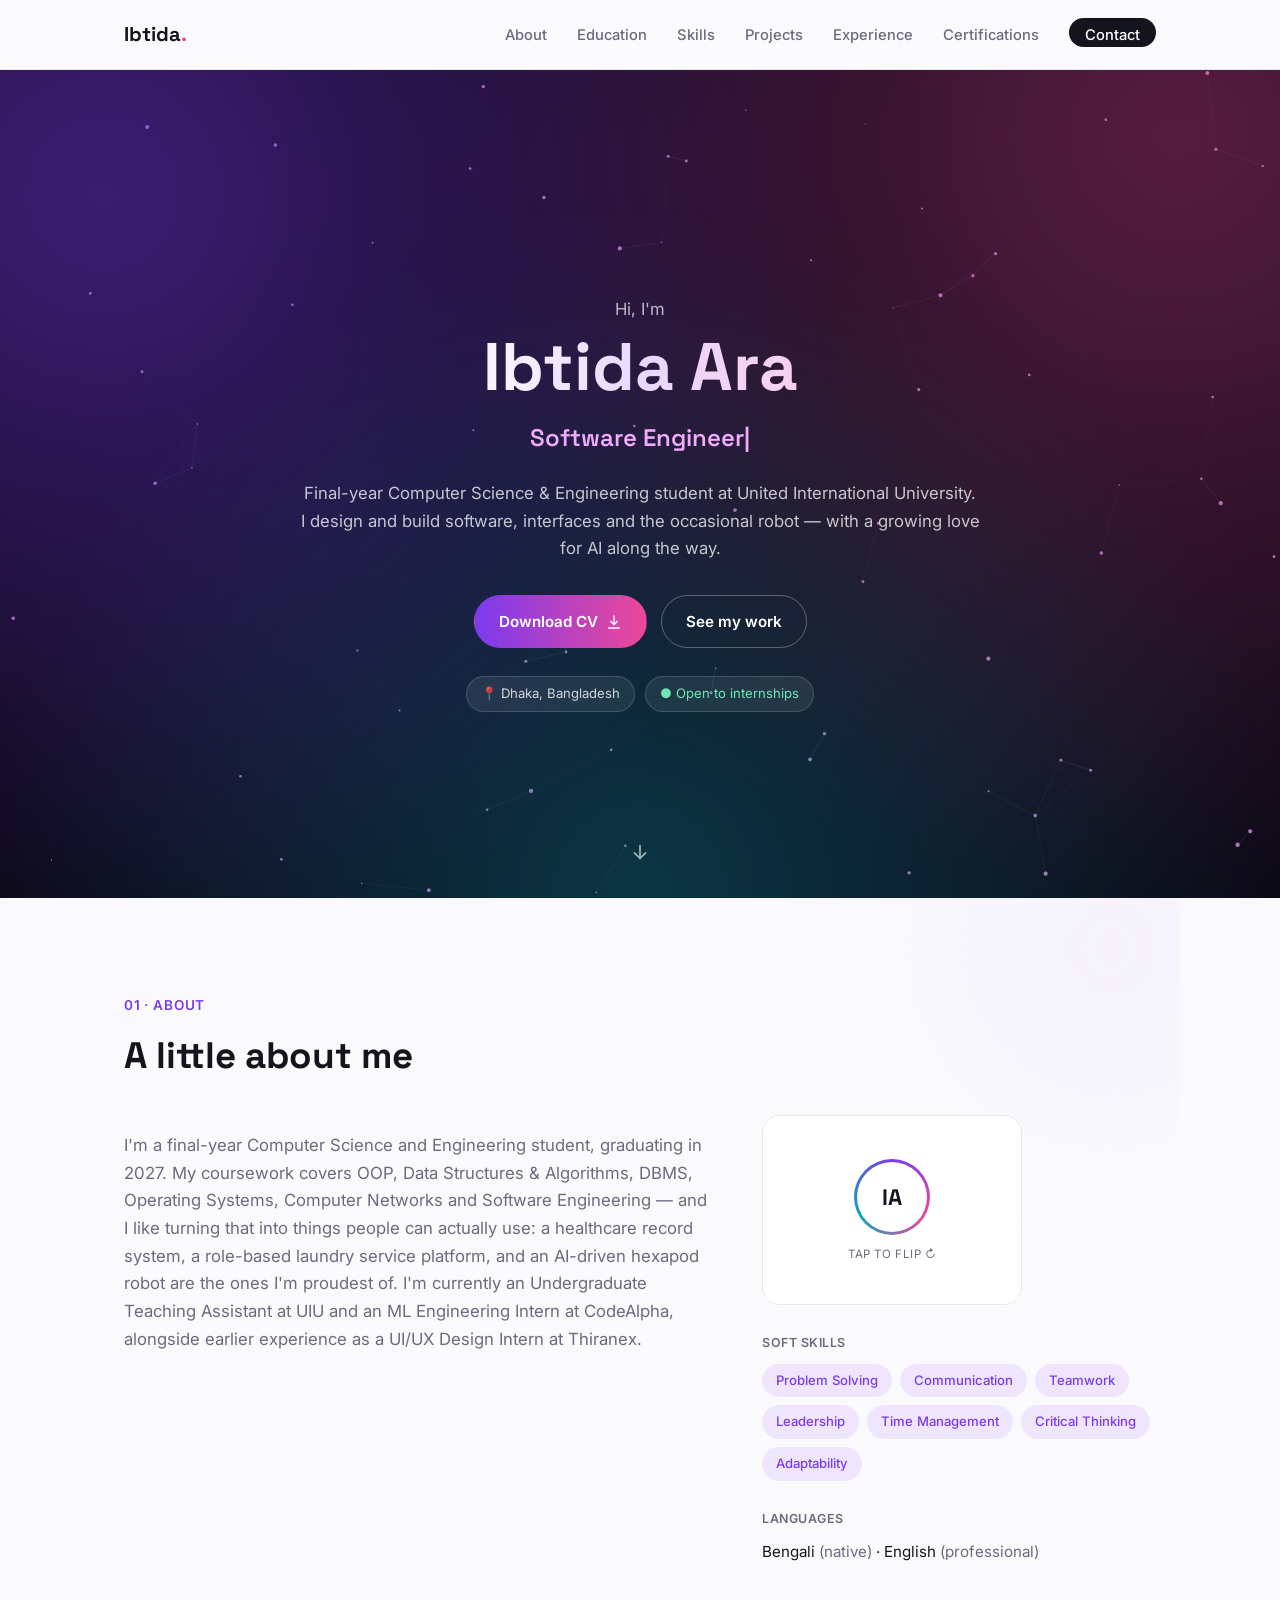
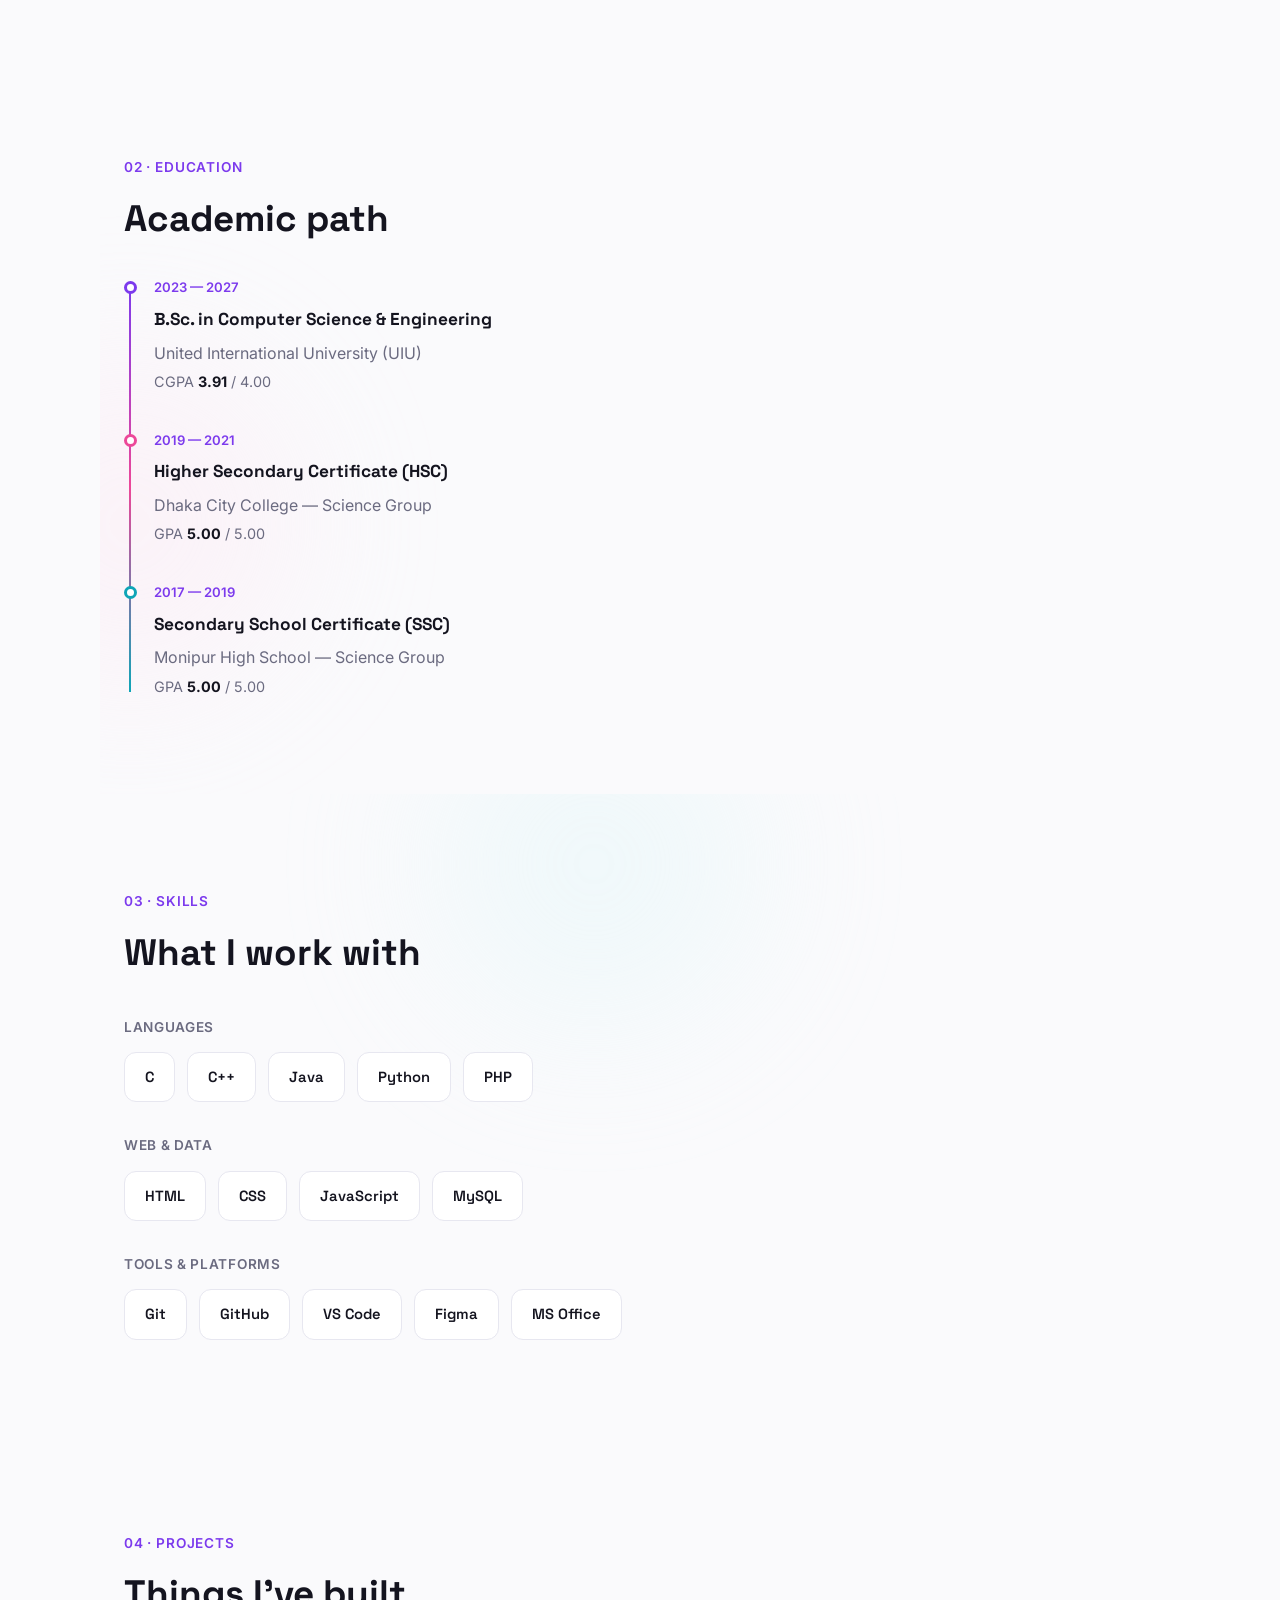
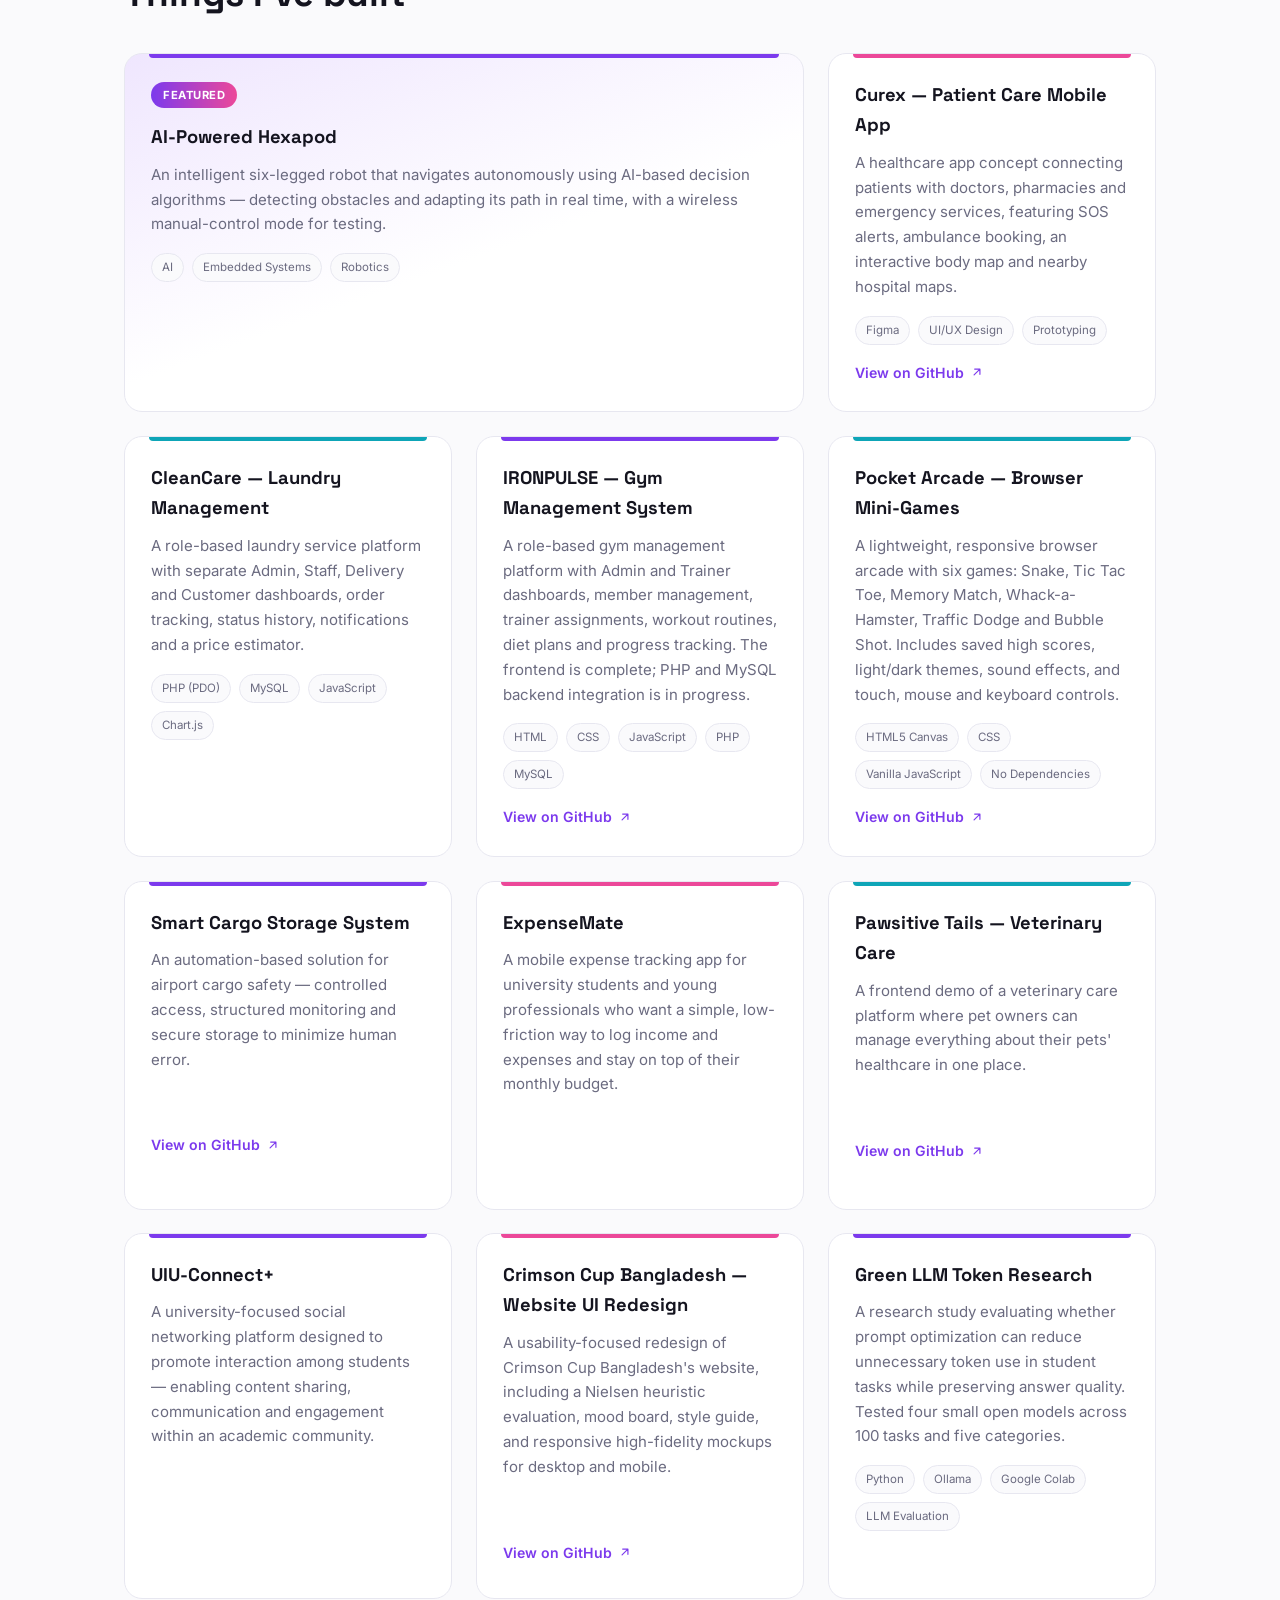
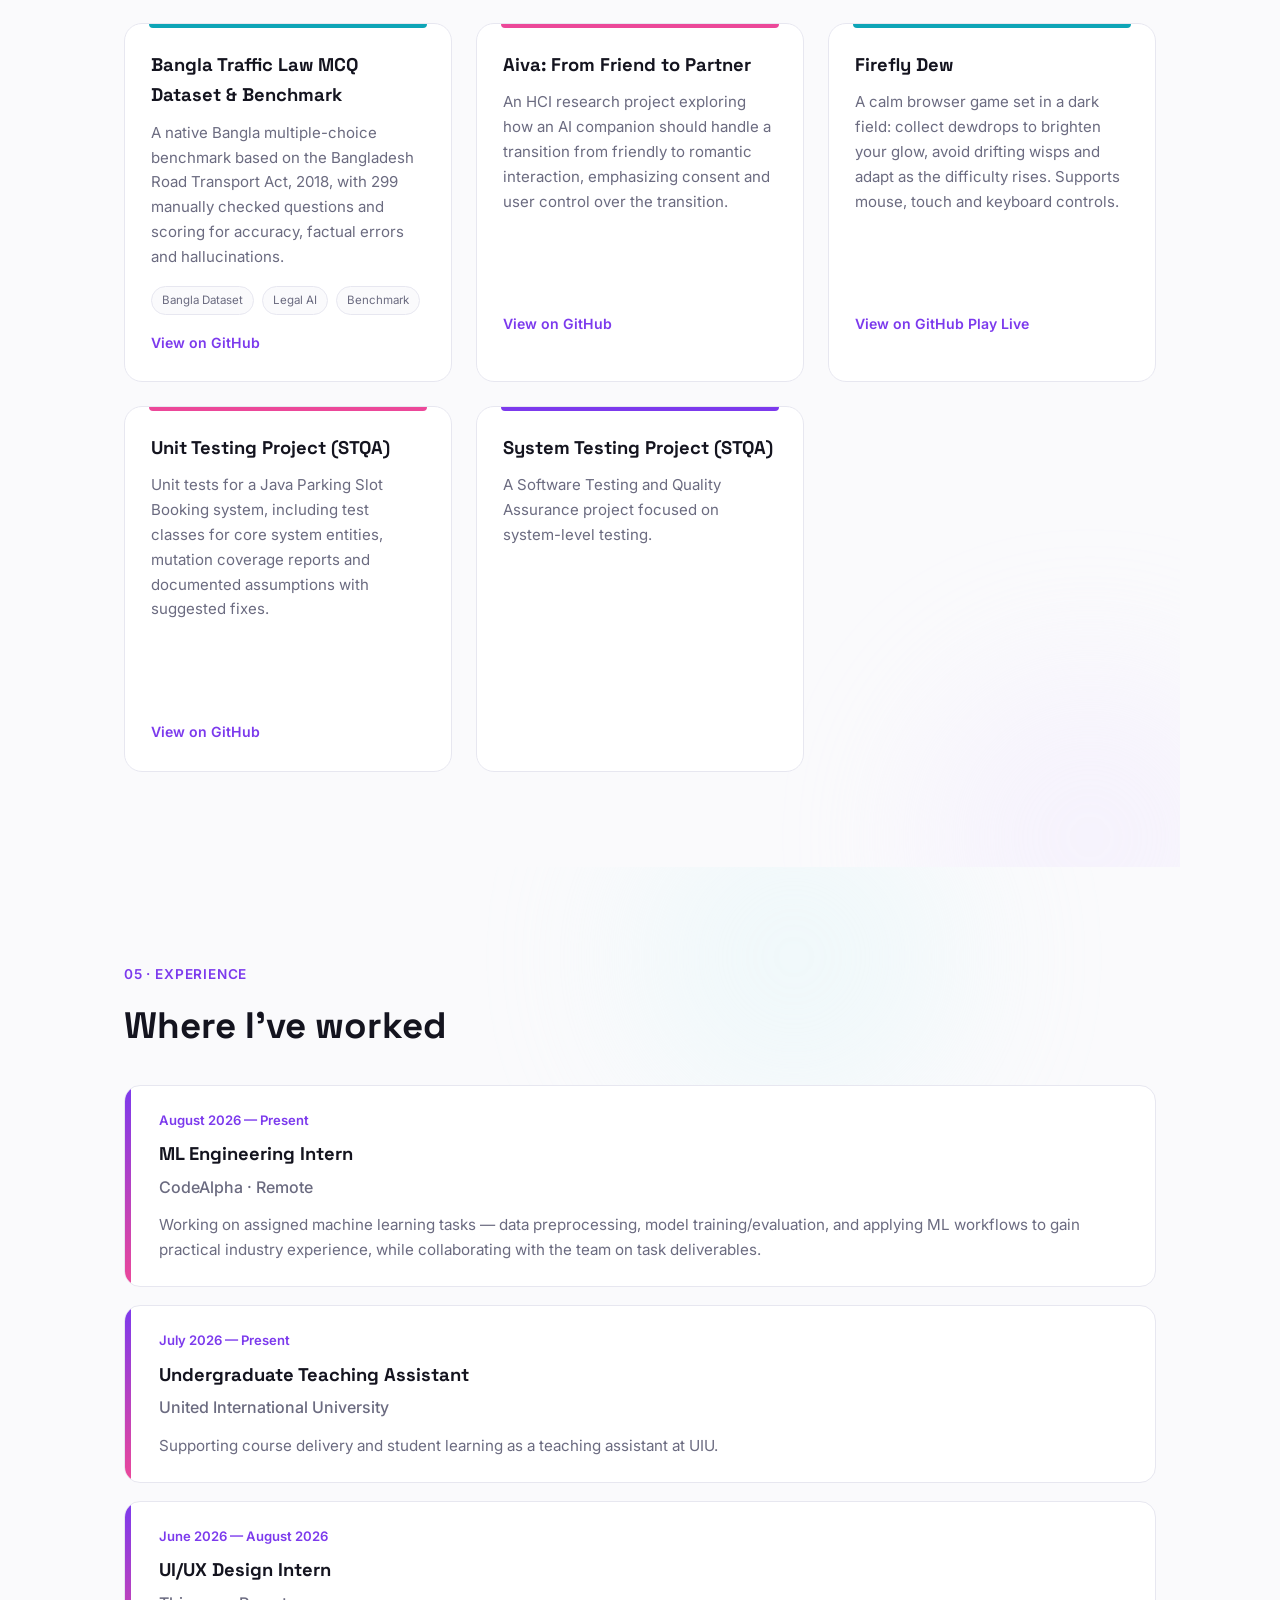
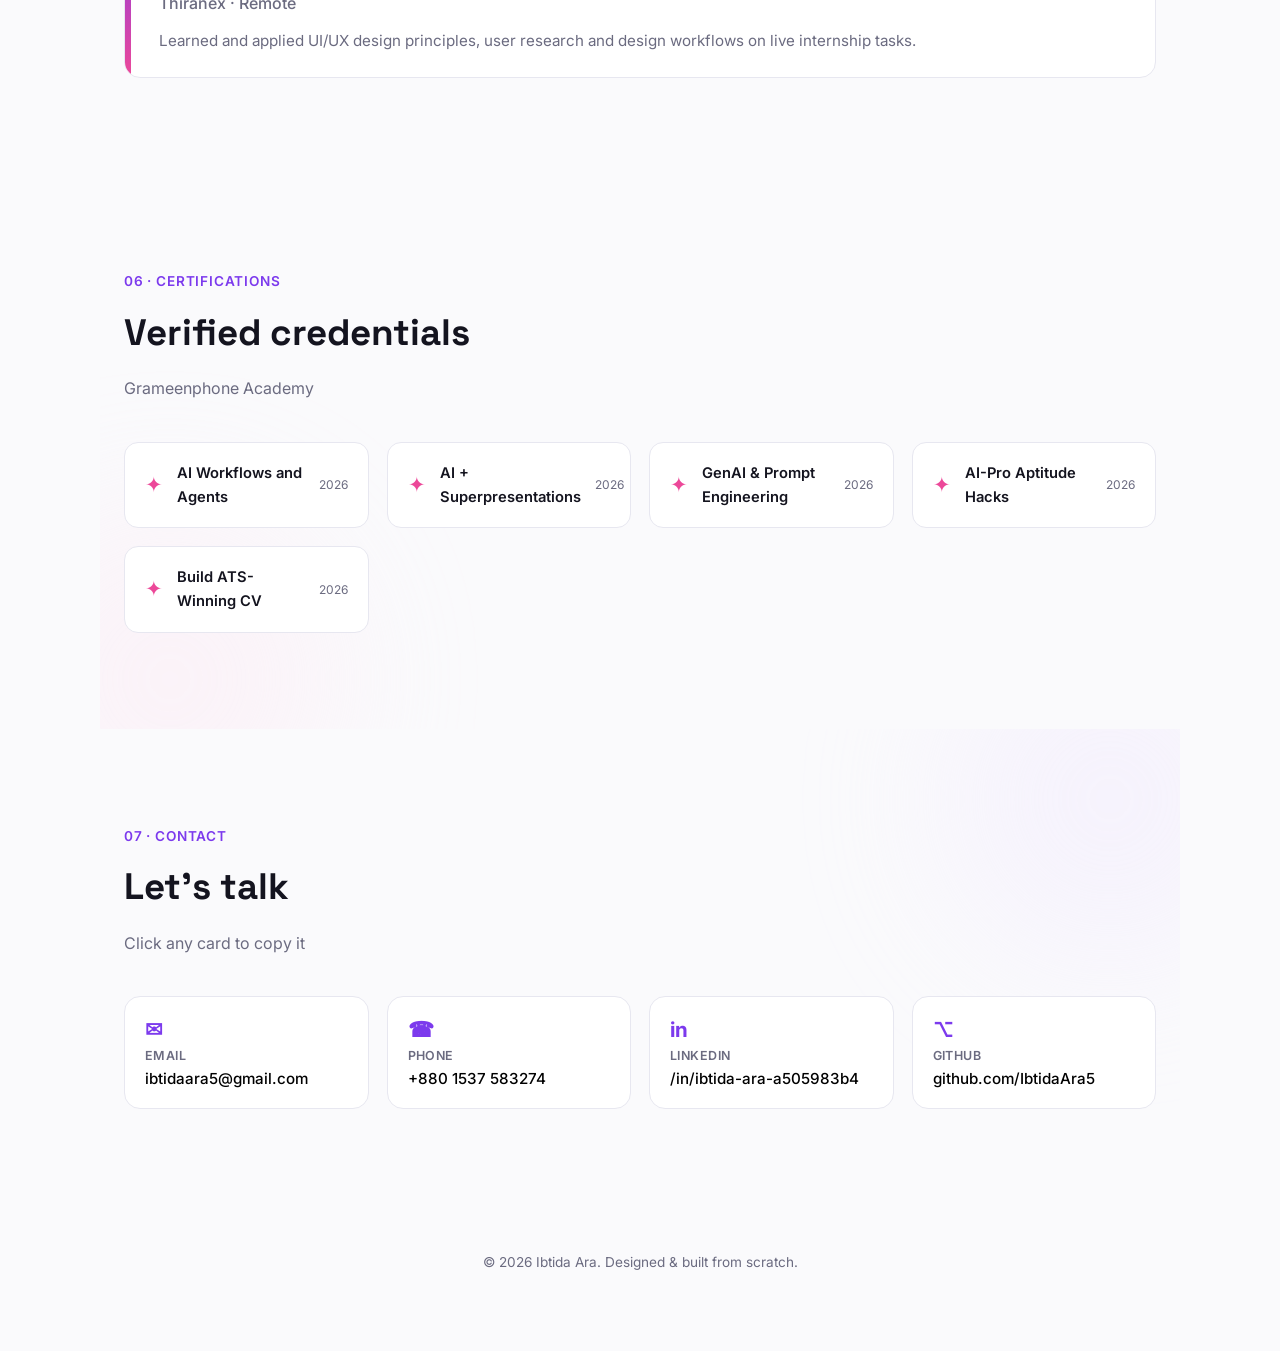
==== commit 0caa7101: "Add files via upload" ====
--- a/index.html
+++ b/index.html
@@ -197,13 +197,14 @@
       </article>
 
       <article class="project-card tilt-card" data-accent="pink">
-        <h3>Curex — Care System</h3>
-        <p>A web-based healthcare management app for patient records, appointment scheduling
-           and service management, built for organized data and easy admin access.</p>
-        <div class="pill-row">
-          <span class="tag">Healthcare</span><span class="tag">Web App</span>
-        </div>
-        <a href="https://github.com/IbtidaAra5/Curex-Mobile-app-Design" class="project-link" target="_blank" rel="noopener">
+        <h3>Curex — Patient Care Mobile App</h3>
+        <p>A healthcare app concept connecting patients with doctors, pharmacies and emergency
+           services, featuring SOS alerts, ambulance booking, an interactive body map and nearby
+           hospital maps.</p>
+        <div class="pill-row">
+          <span class="tag">Figma</span><span class="tag">UI/UX Design</span><span class="tag">Prototyping</span>
+        </div>
+        <a href="https://github.com/IbtidaAra5/Curex_Mobile_App_Design" class="project-link" target="_blank" rel="noopener">
           View on GitHub
           <svg width="14" height="14" viewBox="0 0 24 24" fill="none"><path d="M7 17L17 7M17 7H8m9 0v9" stroke="currentColor" stroke-width="2" stroke-linecap="round" stroke-linejoin="round"/></svg>
         </a>
@@ -211,15 +212,44 @@
 
       <article class="project-card tilt-card" data-accent="cyan">
         <h3>CleanCare — Laundry Management</h3>
-        <p>A role-based web app with separate dashboards for Admin, Staff and Customers —
-           handling order tracking, service updates and workflow transparency.</p>
-        <div class="pill-row">
-          <span class="tag">Role-Based</span><span class="tag">Web App</span>
+        <p>A role-based laundry service platform with separate Admin, Staff, Delivery and Customer
+           dashboards, order tracking, status history, notifications and a price estimator.</p>
+        <div class="pill-row">
+          <span class="tag">PHP (PDO)</span><span class="tag">MySQL</span><span class="tag">JavaScript</span><span class="tag">Chart.js</span>
         </div>
         <a href="https://github.com/IbtidaAra5/CleanCare" class="project-link" target="_blank" rel="noopener">
           View on GitHub
           <svg width="14" height="14" viewBox="0 0 24 24" fill="none"><path d="M7 17L17 7M17 7H8m9 0v9" stroke="currentColor" stroke-width="2" stroke-linecap="round" stroke-linejoin="round"/></svg>
         </a>
+      </article>
+
+      <article class="project-card tilt-card" data-accent="violet">
+        <h3>IRONPULSE — Gym Management System</h3>
+        <p>A role-based gym management platform with Admin and Trainer dashboards, member management,
+           trainer assignments, workout routines, diet plans and progress tracking. The frontend is
+           complete; PHP and MySQL backend integration is in progress.</p>
+        <div class="pill-row">
+          <span class="tag">HTML</span><span class="tag">CSS</span><span class="tag">JavaScript</span><span class="tag">PHP</span><span class="tag">MySQL</span>
+        </div>
+        <a href="https://github.com/IbtidaAra5/IRONPULSE" class="project-link" target="_blank" rel="noopener">
+          View on GitHub
+          <svg width="14" height="14" viewBox="0 0 24 24" fill="none"><path d="M7 17L17 7M17 7H8m9 0v9" stroke="currentColor" stroke-width="2" stroke-linecap="round" stroke-linejoin="round"/></svg>
+        </a>
+      </article>
+
+      <article class="project-card tilt-card" data-accent="cyan">
+        <h3>Pocket Arcade — Browser Mini-Games</h3>
+        <p>A lightweight, responsive browser arcade with six games: Snake, Tic Tac Toe, Memory Match,
+           Whack-a-Hamster, Traffic Dodge and Bubble Shot. Includes saved high scores, light/dark themes,
+           sound effects, and touch, mouse and keyboard controls.</p>
+        <div class="pill-row">
+          <span class="tag">HTML5 Canvas</span><span class="tag">CSS</span><span class="tag">Vanilla JavaScript</span><span class="tag">No Dependencies</span>
+        </div>
+        <a href="https://github.com/IbtidaAra5/Pocket_Arcade" class="project-link" target="_blank" rel="noopener">
+          View on GitHub
+          <svg width="14" height="14" viewBox="0 0 24 24" fill="none"><path d="M7 17L17 7M17 7H8m9 0v9" stroke="currentColor" stroke-width="2" stroke-linecap="round" stroke-linejoin="round"/></svg>
+        </a>
+        <a href="https://ibtidaara5.github.io/Pocket-Arcade/" class="project-link" target="_blank" rel="noopener">Play Live Demo ↗</a>
       </article>
 
       <article class="project-card tilt-card" data-accent="violet">
@@ -290,6 +320,61 @@
         </a>
       </article>
 
+
+      <article class="project-card tilt-card" data-accent="violet">
+        <h3>Green LLM Token Research</h3>
+        <p>A research study evaluating whether prompt optimization can reduce unnecessary token use in student tasks while preserving answer quality. Tested four small open models across 100 tasks and five categories.</p>
+        <div class="pill-row">
+          <span class="tag">Python</span><span class="tag">Ollama</span><span class="tag">Google Colab</span><span class="tag">LLM Evaluation</span>
+        </div>
+        <a href="https://github.com/IbtidaAra5/sustainable_green-llm-token-research-edu" class="project-link" target="_blank" rel="noopener">View on GitHub</a>
+      </article>
+
+      <article class="project-card tilt-card" data-accent="cyan">
+        <h3>Bangla Traffic Law MCQ Dataset &amp; Benchmark</h3>
+        <p>A native Bangla multiple-choice benchmark based on the Bangladesh Road Transport Act, 2018, with 299 manually checked questions and scoring for accuracy, factual errors and hallucinations.</p>
+        <div class="pill-row">
+          <span class="tag">Bangla Dataset</span><span class="tag">Legal AI</span><span class="tag">Benchmark</span>
+        </div>
+        <a href="https://github.com/IbtidaAra5/BanglaTrafficLaw-MCQ-Dataset-Benchmark" class="project-link" target="_blank" rel="noopener">View on GitHub</a>
+      </article>
+
+      <article class="project-card tilt-card" data-accent="pink">
+        <h3>Aiva: From Friend to Partner</h3>
+        <p>An HCI research project exploring how an AI companion should handle a transition from friendly to romantic interaction, emphasizing consent and user control over the transition.</p>
+        <div class="pill-row">
+          <span class="tag">Figma</span><span class="tag">Miro</span><span class="tag">HCI Research</span><span class="tag">Usability Testing</span>
+        </div>
+        <a href="https://github.com/IbtidaAra5/Aiva-consent-aware_romantic_Ai-companion" class="project-link" target="_blank" rel="noopener">View on GitHub</a>
+      </article>
+
+      <article class="project-card tilt-card" data-accent="cyan">
+        <h3>Firefly Dew</h3>
+        <p>A calm browser game set in a dark field: collect dewdrops to brighten your glow, avoid drifting wisps and adapt as the difficulty rises. Supports mouse, touch and keyboard controls.</p>
+        <div class="pill-row">
+          <span class="tag">HTML5 Canvas</span><span class="tag">CSS</span><span class="tag">Vanilla JavaScript</span>
+        </div>
+        <a href="https://github.com/IbtidaAra5/Firefly-Dew" class="project-link" target="_blank" rel="noopener">View on GitHub</a>
+        <a href="https://ibtidaara5.github.io/Firefly-Dew/" class="project-link" target="_blank" rel="noopener">Play Live</a>
+      </article>
+
+      <article class="project-card tilt-card" data-accent="pink">
+        <h3>Unit Testing Project (STQA)</h3>
+        <p>Unit tests for a Java Parking Slot Booking system, including test classes for core system entities, mutation coverage reports and documented assumptions with suggested fixes.</p>
+        <div class="pill-row">
+          <span class="tag">Java</span><span class="tag">JUnit</span><span class="tag">PITest</span><span class="tag">Software Testing</span>
+        </div>
+        <a href="https://github.com/IbtidaAra5/Unit_Testing_Project-STQA" class="project-link" target="_blank" rel="noopener">View on GitHub</a>
+      </article>
+
+      <article class="project-card tilt-card" data-accent="violet">
+        <h3>System Testing Project (STQA)</h3>
+        <p>A Software Testing and Quality Assurance project focused on system-level testing.</p>
+        <div class="pill-row">
+          <span class="tag">System Testing</span><span class="tag">STQA</span>
+        </div>
+        <a href="https://github.com/IbtidaAra5/System_Testing_Project-STQA" class="project-link" target="_blank" rel="noopener">View on GitHub</a>
+      </article>
     </div>
   </section>
 
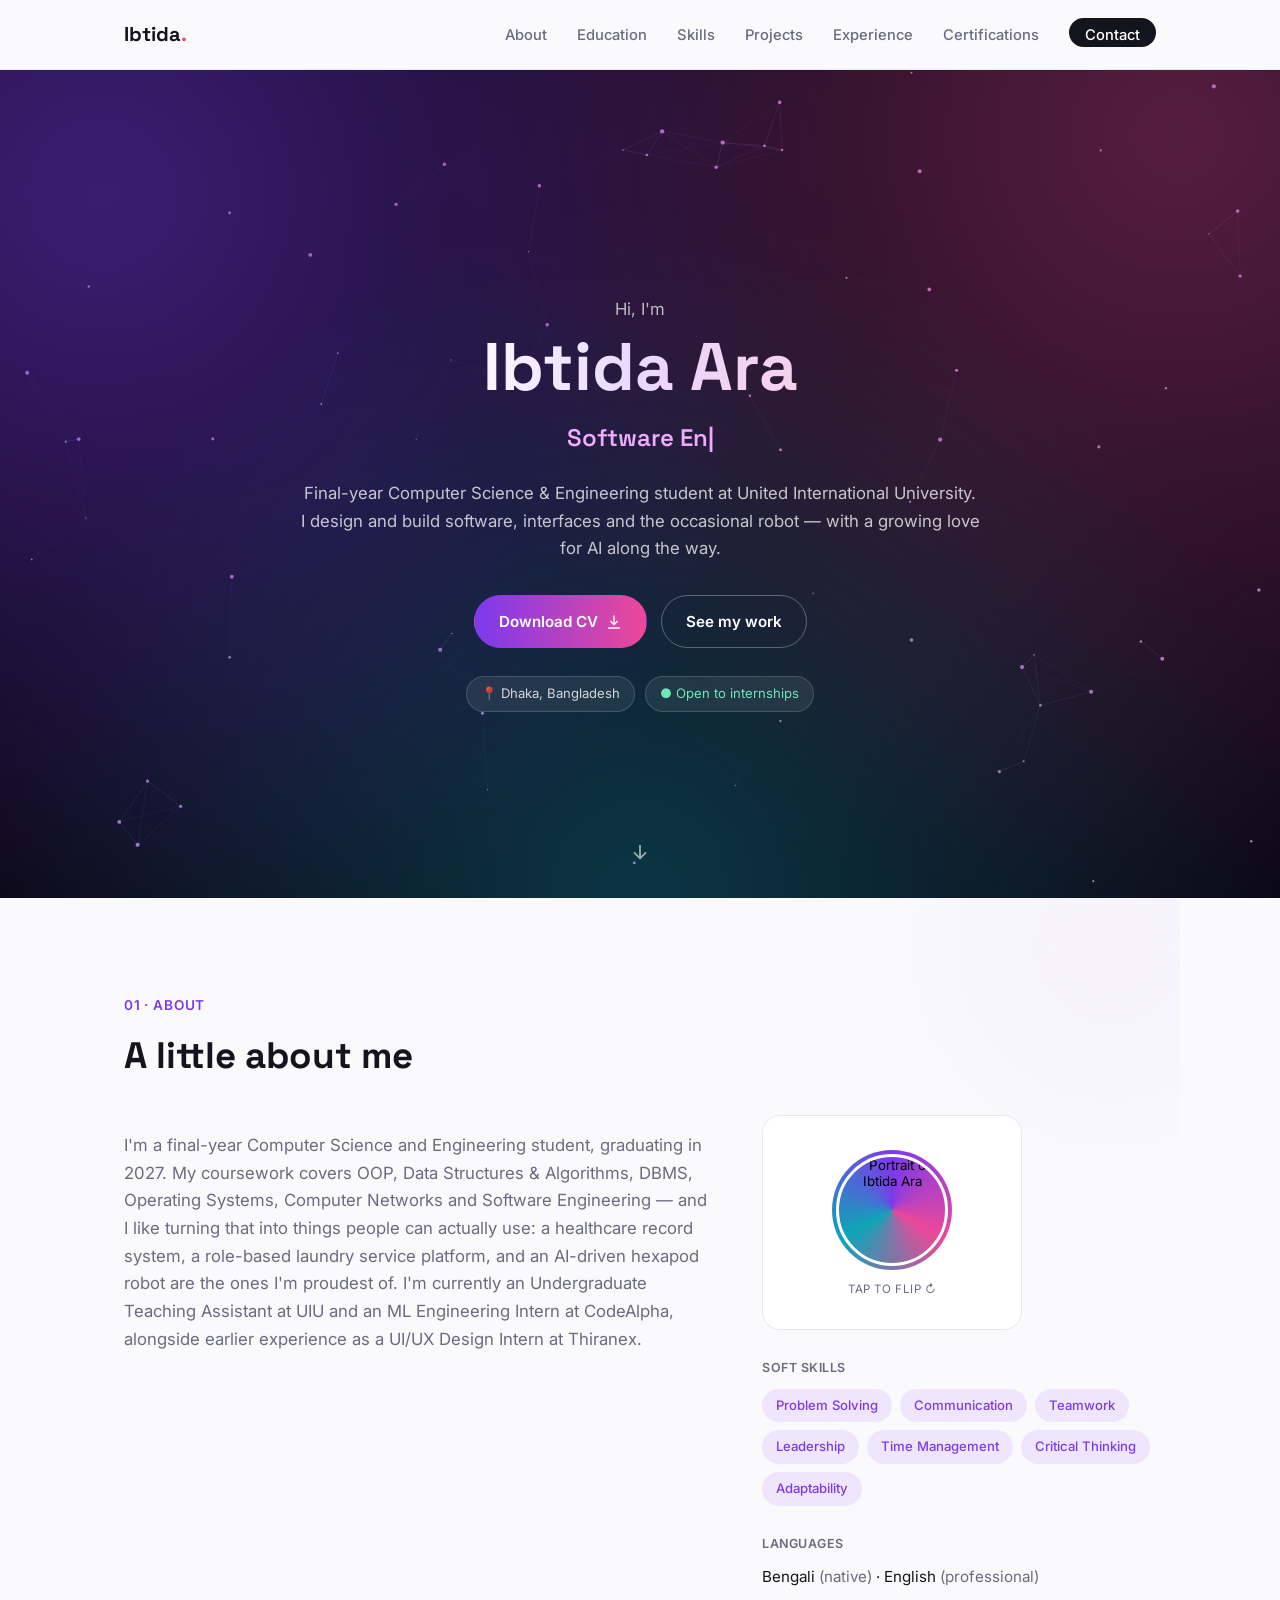
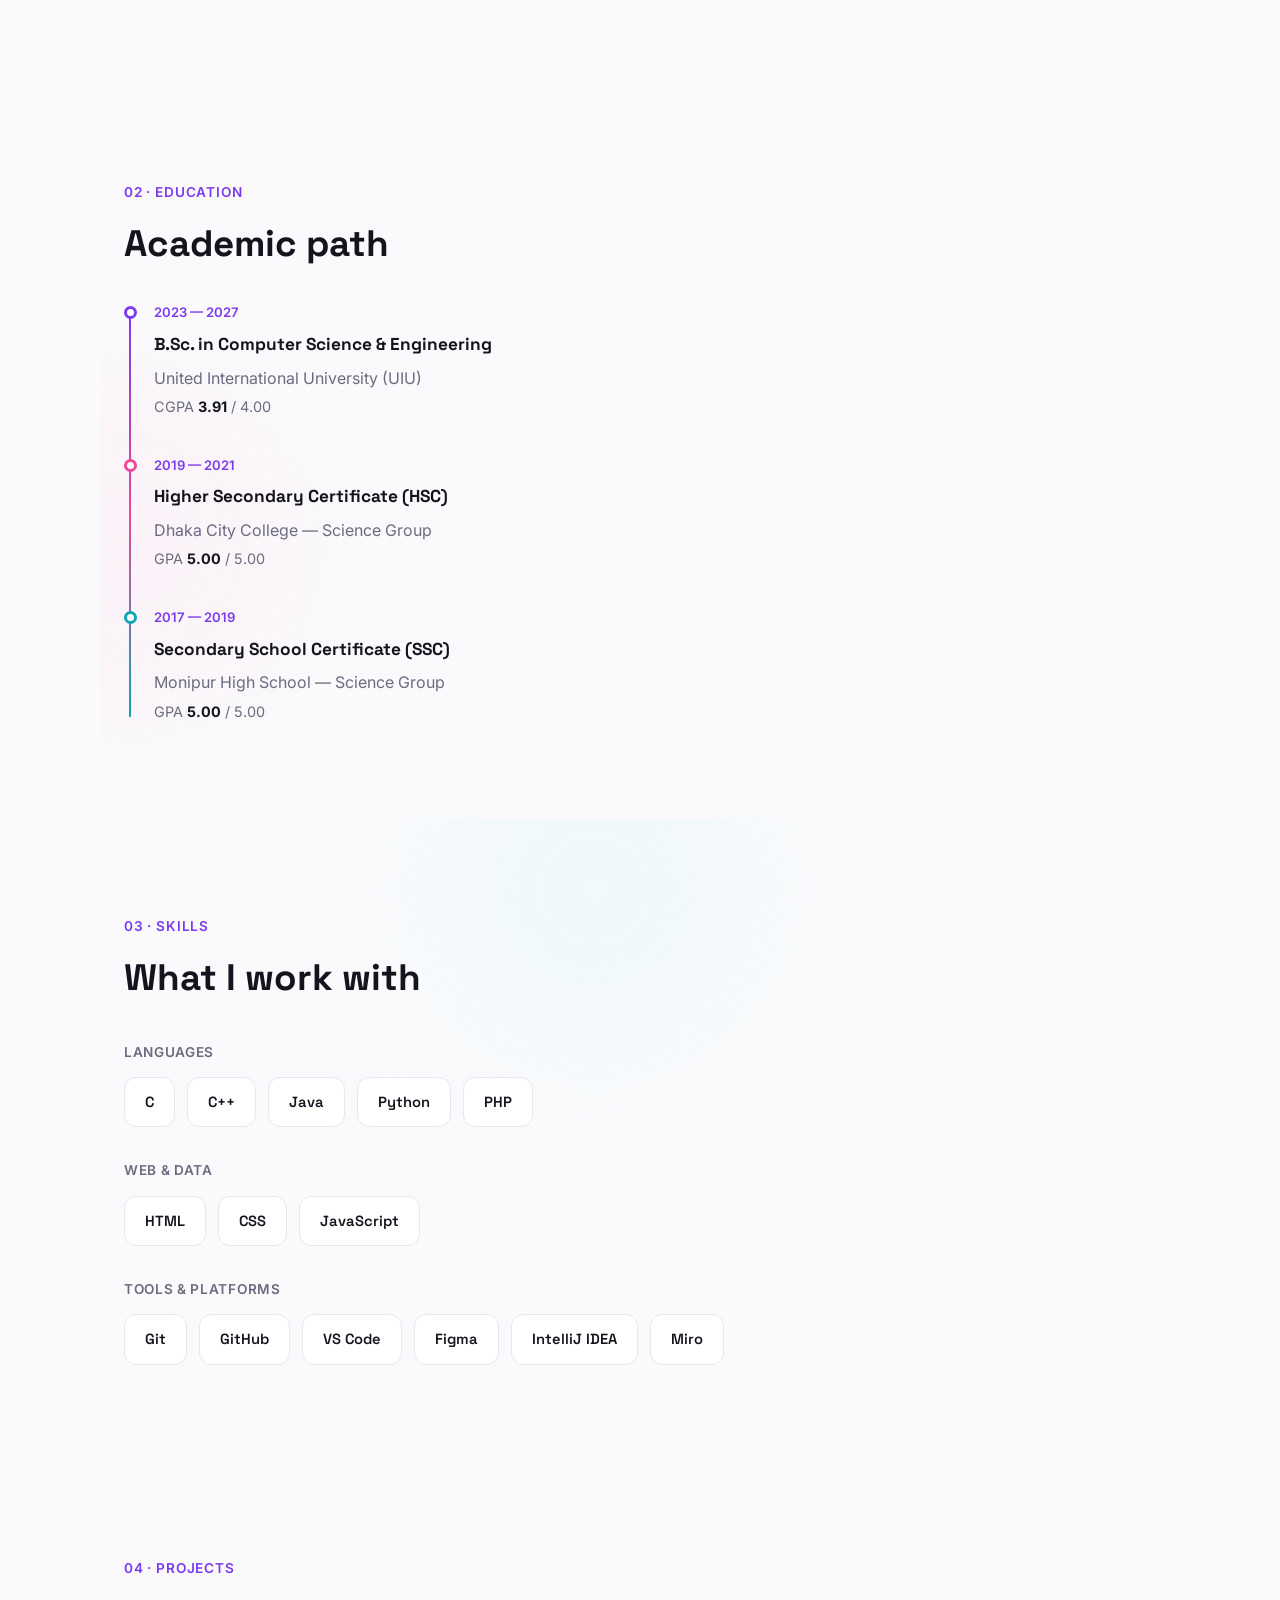
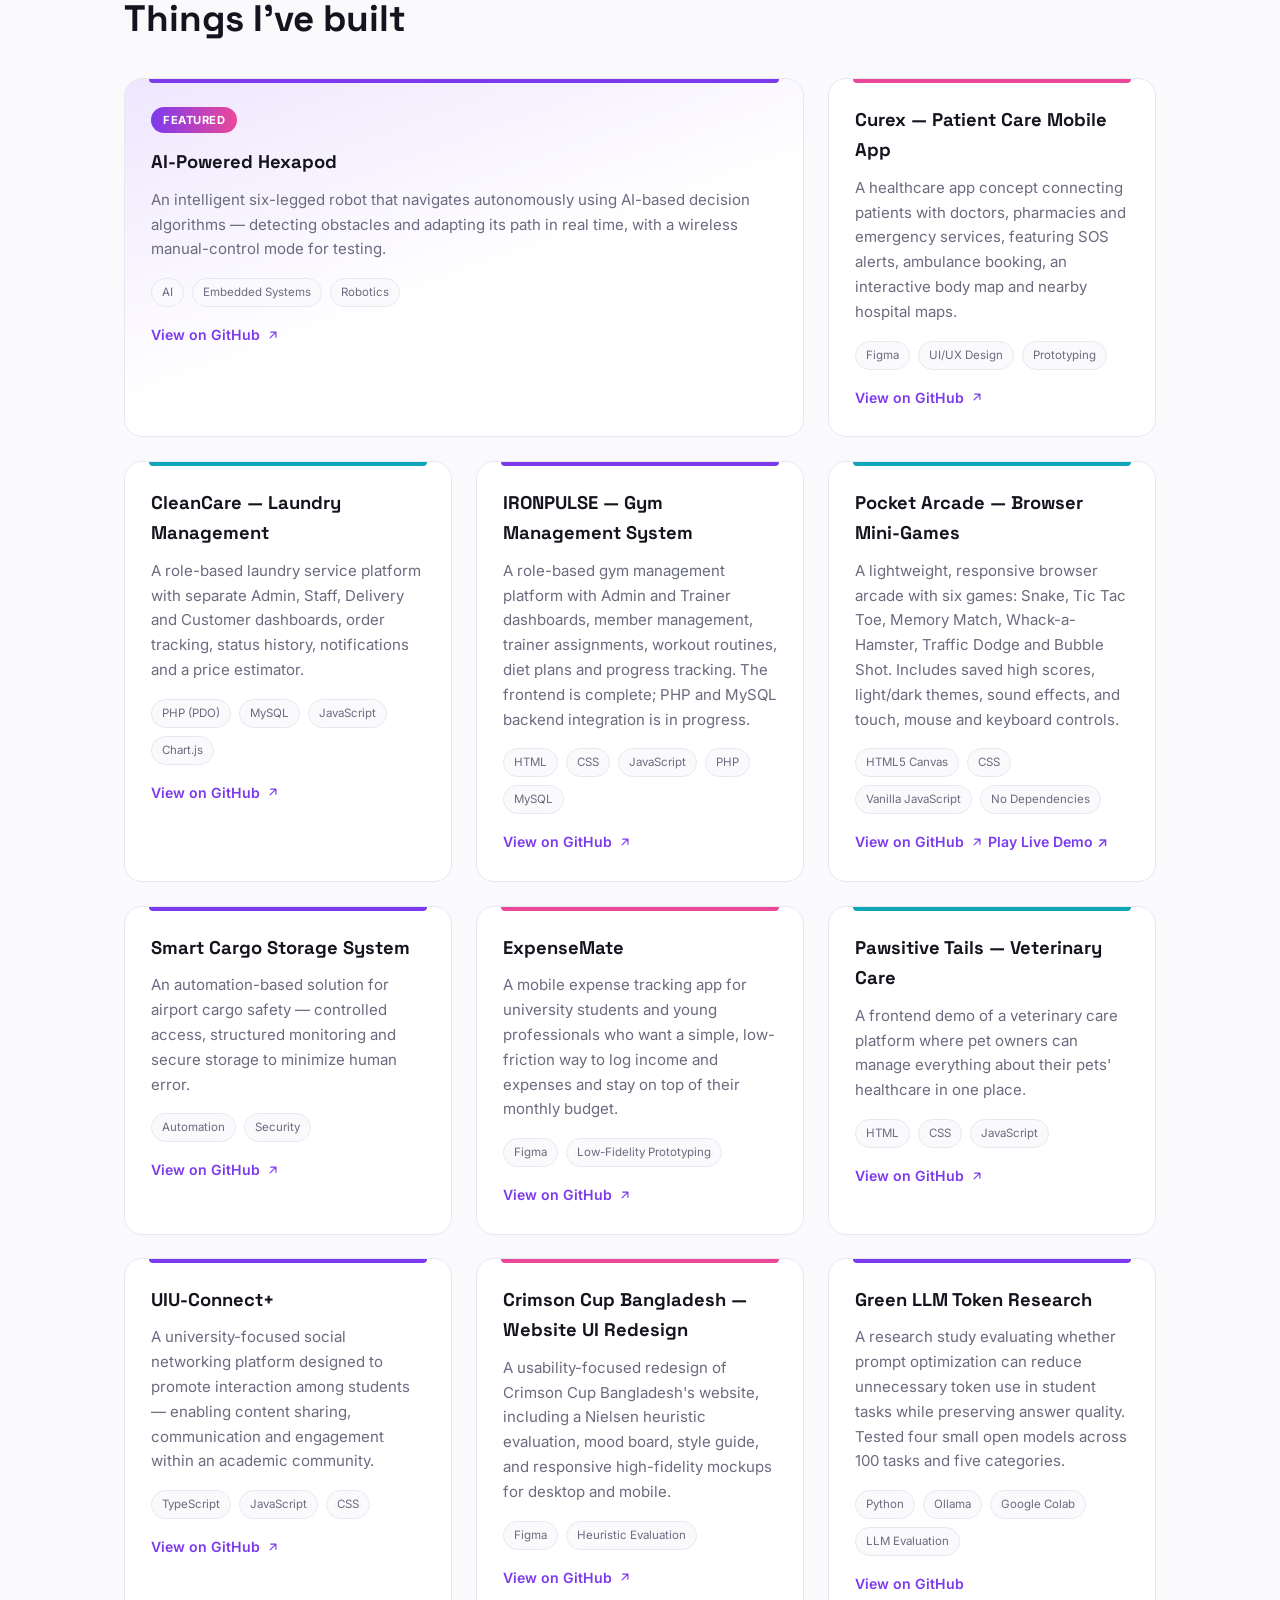
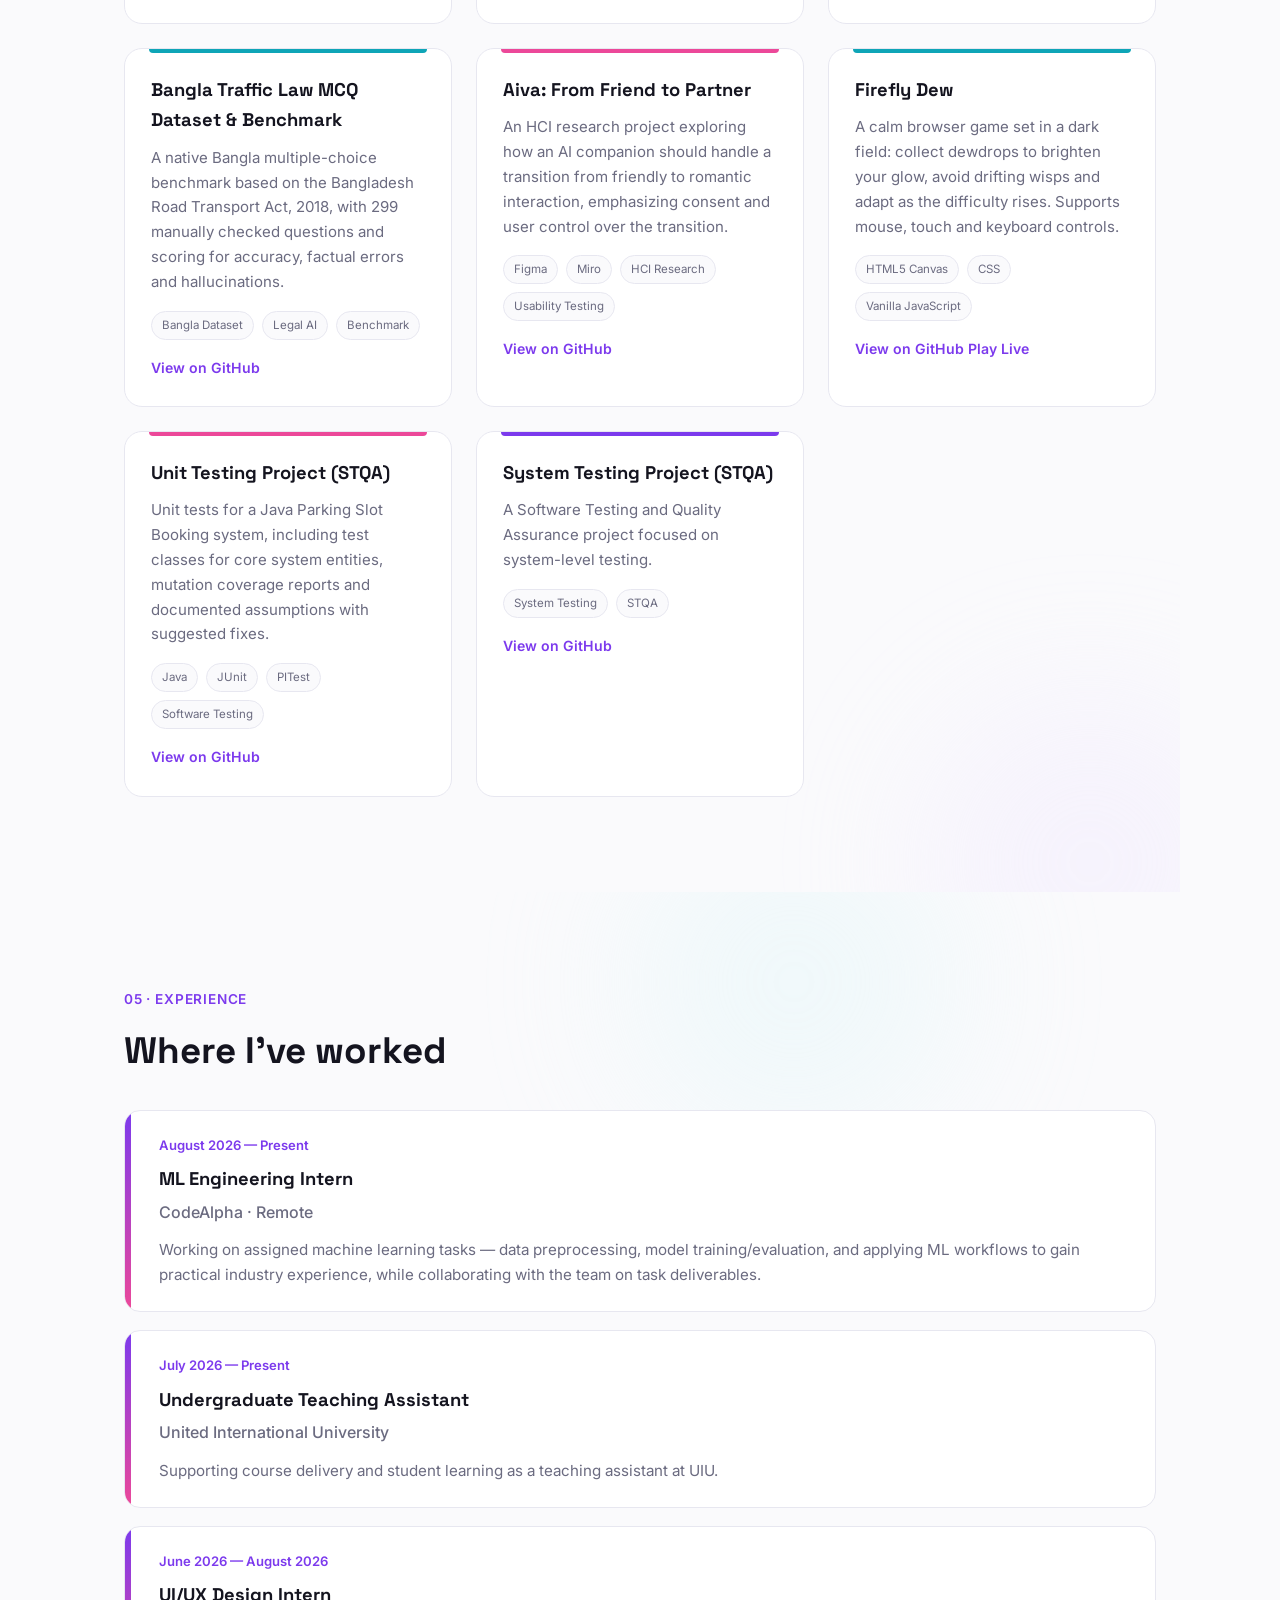
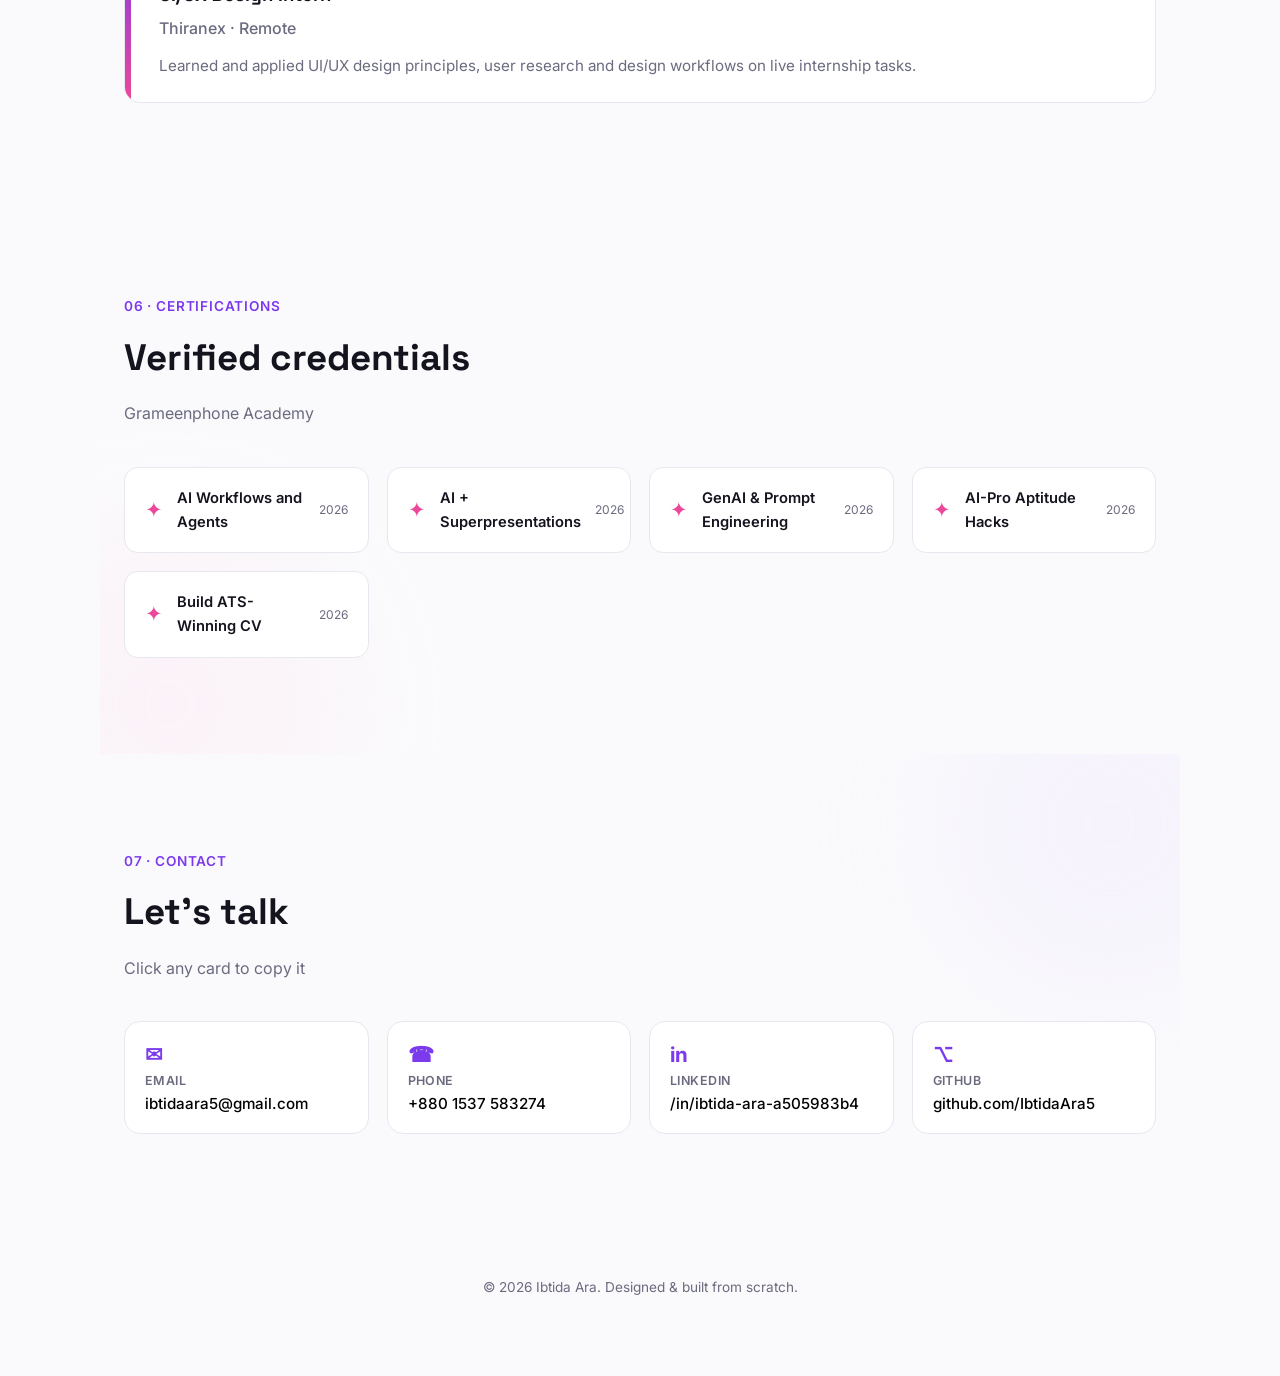
==== commit 4f8e2a87: "Add files via upload" ====
--- a/index.html
+++ b/index.html
@@ -47,7 +47,7 @@
       for AI along the way.
     </p>
     <div class="hero-actions">
-      <a href="cv.pdf" class="btn btn-primary" download>
+      <a href="Ibtida_Ara_CV.pdf" class="btn btn-primary" download="Ibtida_Ara_CV.pdf">
         Download CV
         <svg width="16" height="16" viewBox="0 0 24 24" fill="none"><path d="M12 3v13m0 0l-5-5m5 5l5-5M4 21h16" stroke="currentColor" stroke-width="2" stroke-linecap="round" stroke-linejoin="round"/></svg>
       </a>
@@ -82,7 +82,7 @@
         <button class="flip-card" id="flipCard" aria-label="Flip card">
           <div class="flip-inner">
             <div class="flip-face flip-front">
-              <div class="avatar-ring"><span>IA</span></div>
+              <div class="avatar-ring"><img src="assets/profile.jpg" alt="Portrait of Ibtida Ara" width="120" height="120"></div>
               <p class="flip-hint">tap to flip ↻</p>
             </div>
             <div class="flip-face flip-back">
@@ -163,7 +163,6 @@
       <span class="pill pill-lg">HTML</span>
       <span class="pill pill-lg">CSS</span>
       <span class="pill pill-lg">JavaScript</span>
-      <span class="pill pill-lg">MySQL</span>
     </div>
 
     <p class="group-label">Tools &amp; Platforms</p>
@@ -172,7 +171,8 @@
       <span class="pill pill-lg">GitHub</span>
       <span class="pill pill-lg">VS Code</span>
       <span class="pill pill-lg">Figma</span>
-      <span class="pill pill-lg">MS Office</span>
+      <span class="pill pill-lg">IntelliJ IDEA</span>
+      <span class="pill pill-lg">Miro</span>
     </div>
   </section>
 
--- a/style.css
+++ b/style.css
@@ -432,7 +432,7 @@
 .flip-inner{
   position: relative;
   width: 100%;
-  height: 190px;
+  height: 215px;
   transition: transform .6s cubic-bezier(.4,.2,.2,1);
   transform-style: preserve-3d;
 }
@@ -456,26 +456,28 @@
 .flip-card:hover .flip-face{ box-shadow: 0 14px 30px rgba(20,20,31,0.1); }
 .flip-back{ transform: rotateY(180deg); background: linear-gradient(160deg, var(--violet-soft), var(--pink-soft)); }
 .avatar-ring{
-  width: 76px; height: 76px;
+  position: relative;
+  width: 120px; height: 120px;
   border-radius: 50%;
-  display: flex;
-  align-items: center;
-  justify-content: center;
+  padding: 4px;
+  box-sizing: border-box;
+}
+.avatar-ring::before{
+  content: "";
+  position: absolute;
+  inset: 0;
+  border-radius: 50%;
   background: conic-gradient(from 0deg, var(--violet), var(--pink), var(--cyan), var(--violet));
   animation: spin-ring 6s linear infinite;
-  padding: 3px;
-}
-.avatar-ring span{
+}
+.avatar-ring img{
+  position: relative;
+  display: block;
   width: 100%; height: 100%;
   border-radius: 50%;
-  background: var(--surface);
-  display: flex;
-  align-items: center;
-  justify-content: center;
-  font-family: var(--display);
-  font-weight: 700;
-  font-size: 1.4rem;
-  color: var(--ink);
+  object-fit: cover;
+  border: 3px solid var(--surface);
+  box-sizing: border-box;
 }
 @keyframes spin-ring{
   100%{ transform: rotate(360deg); }
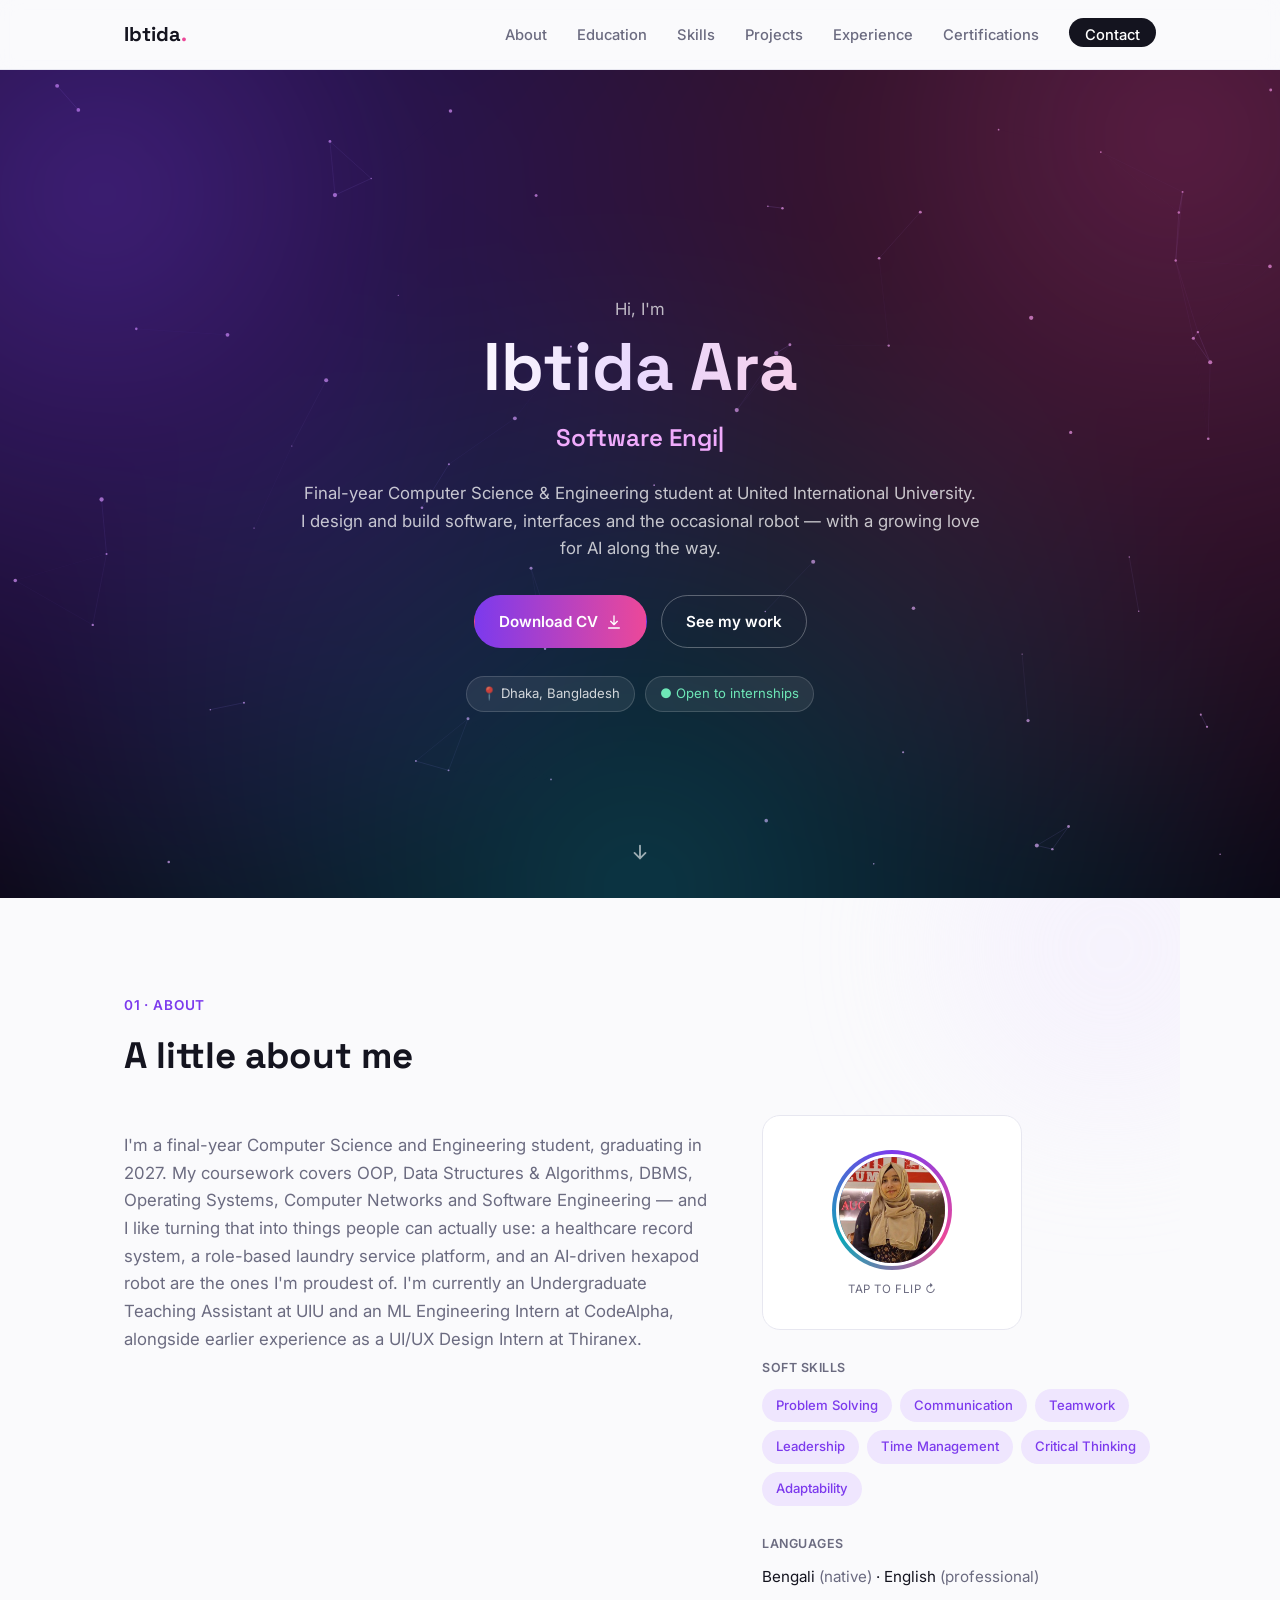
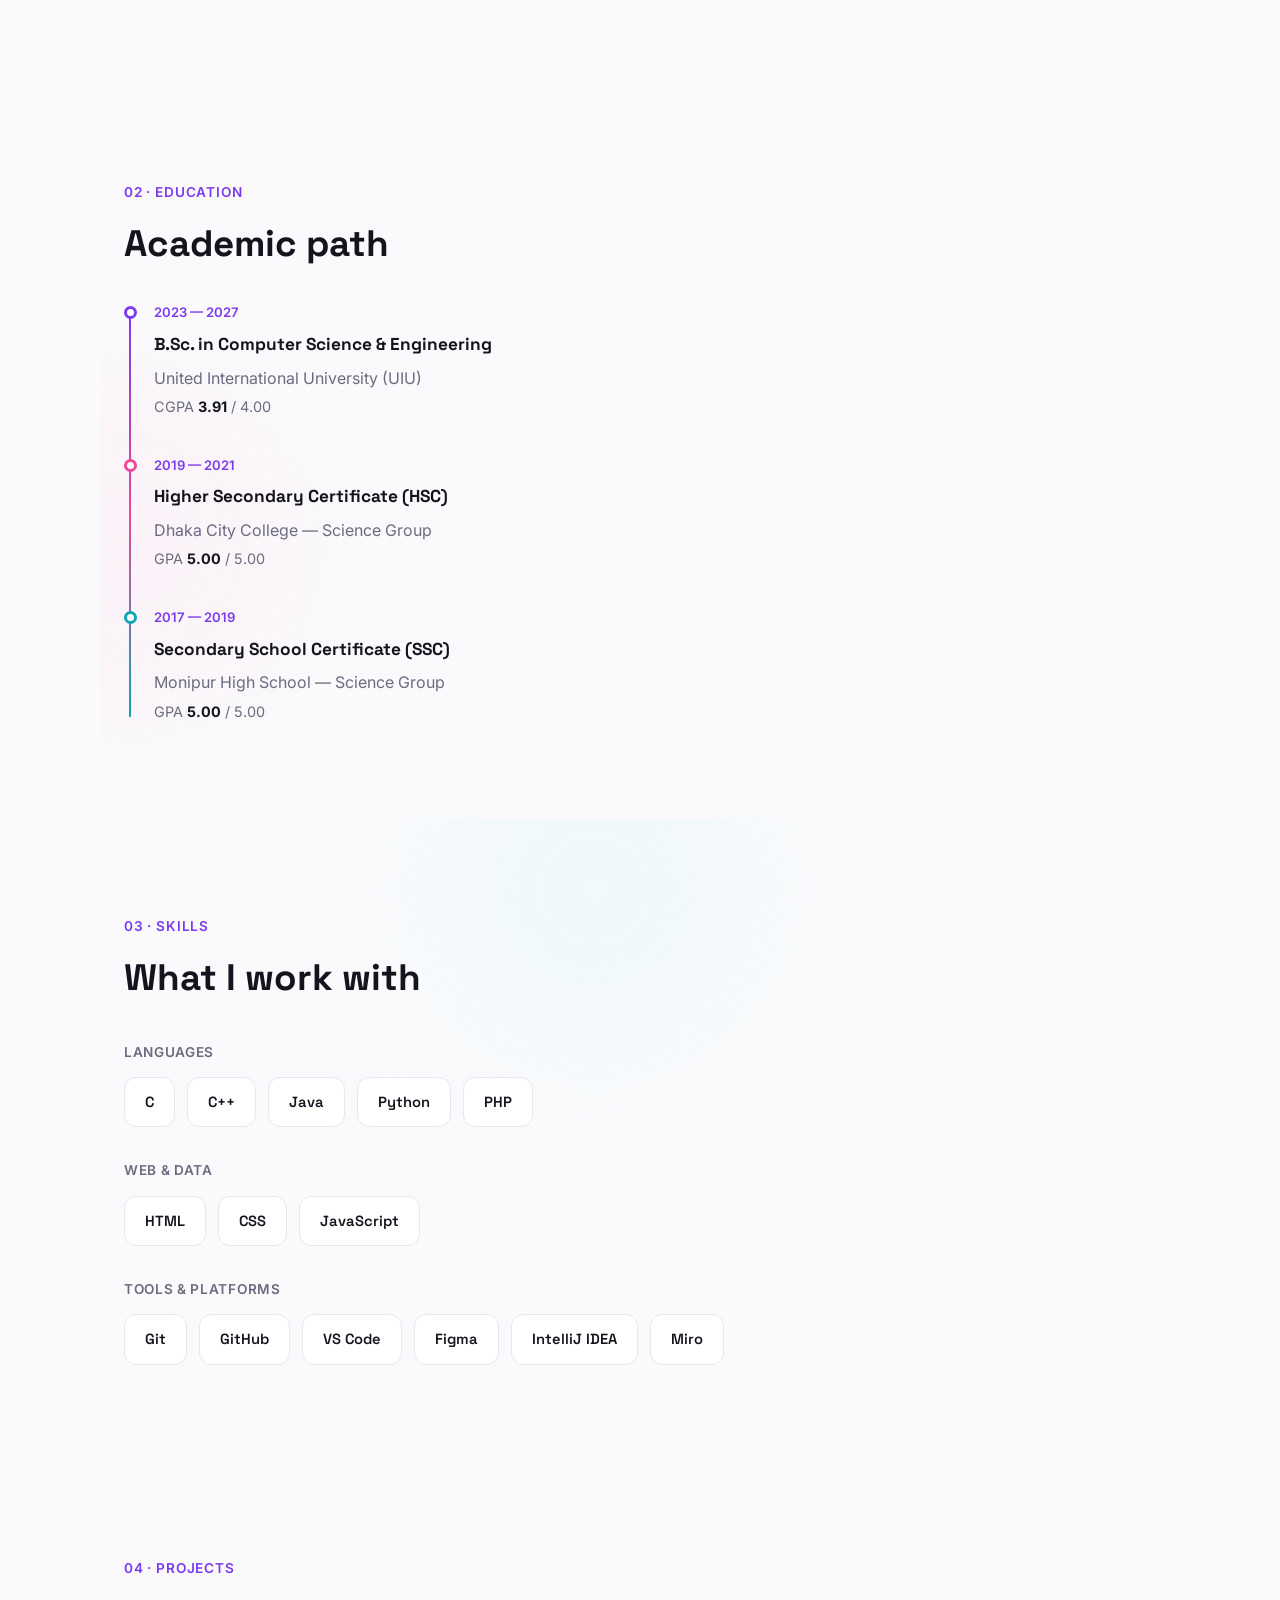
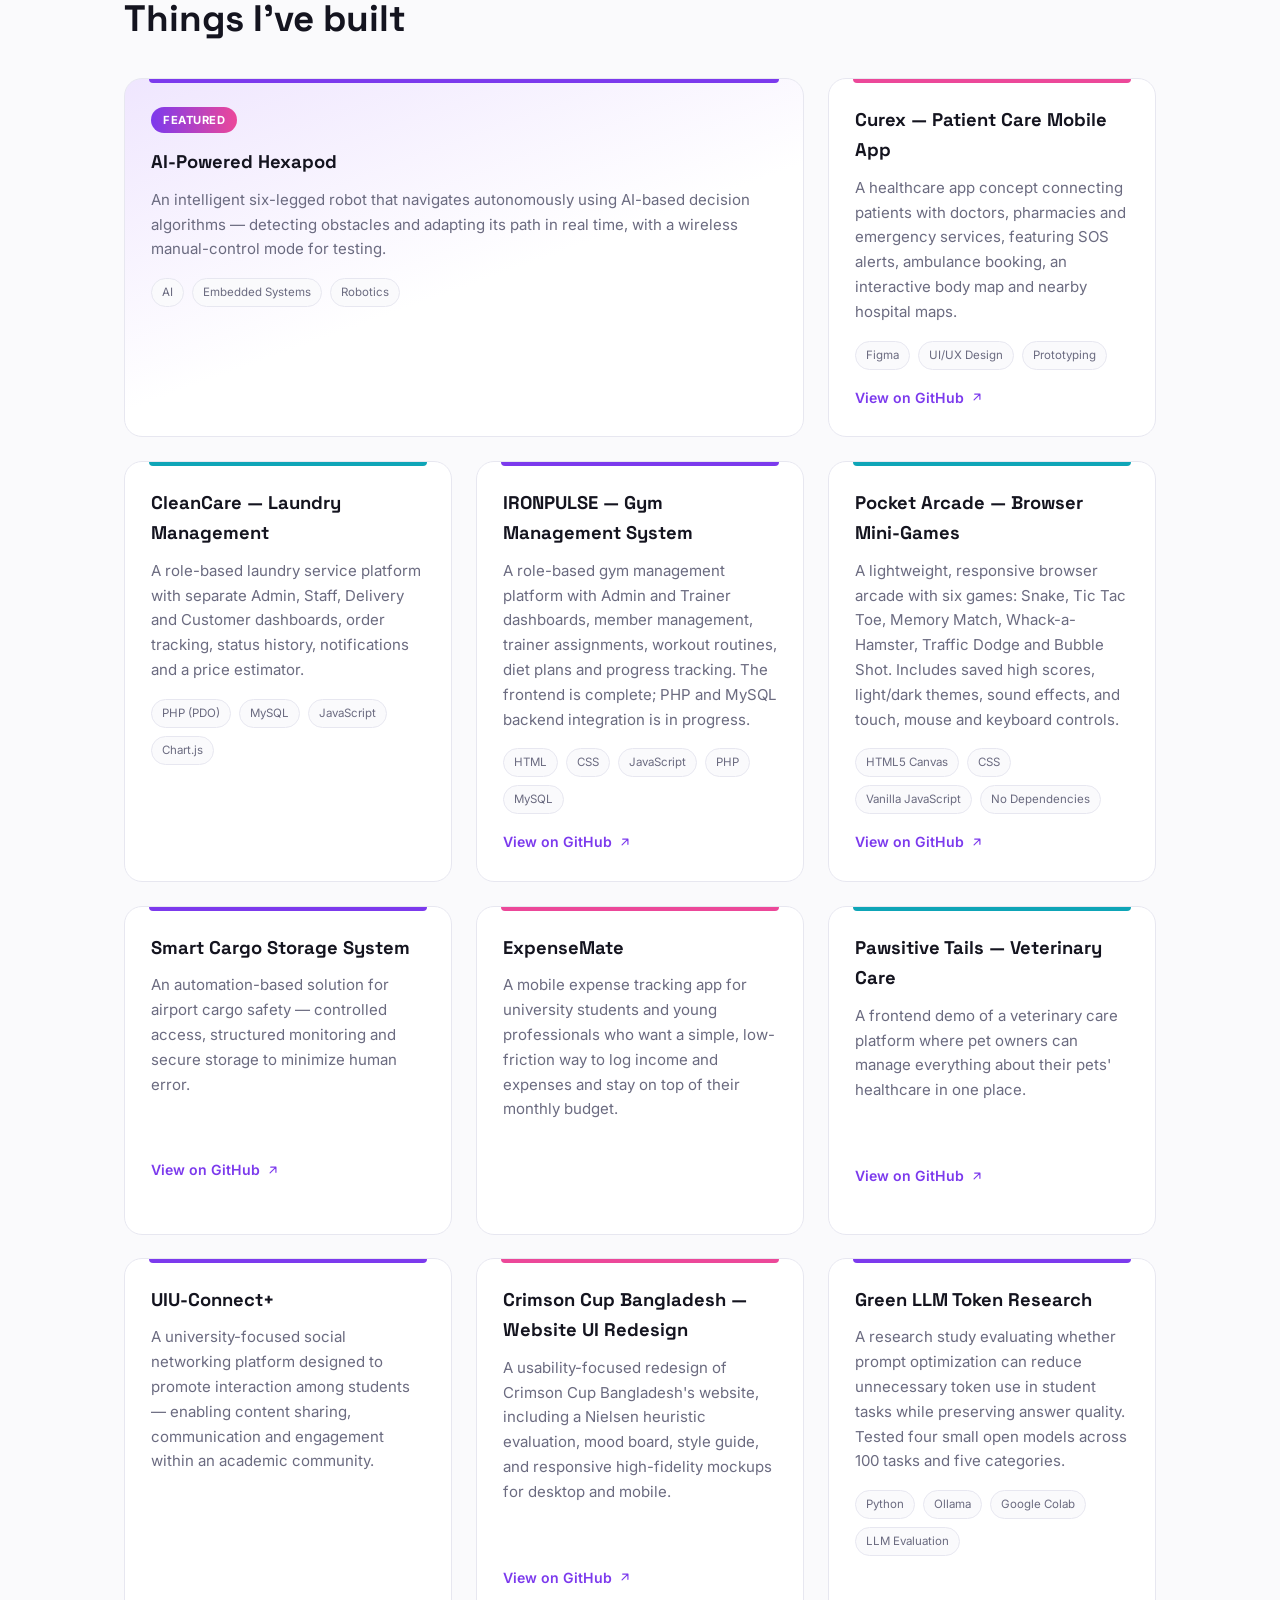
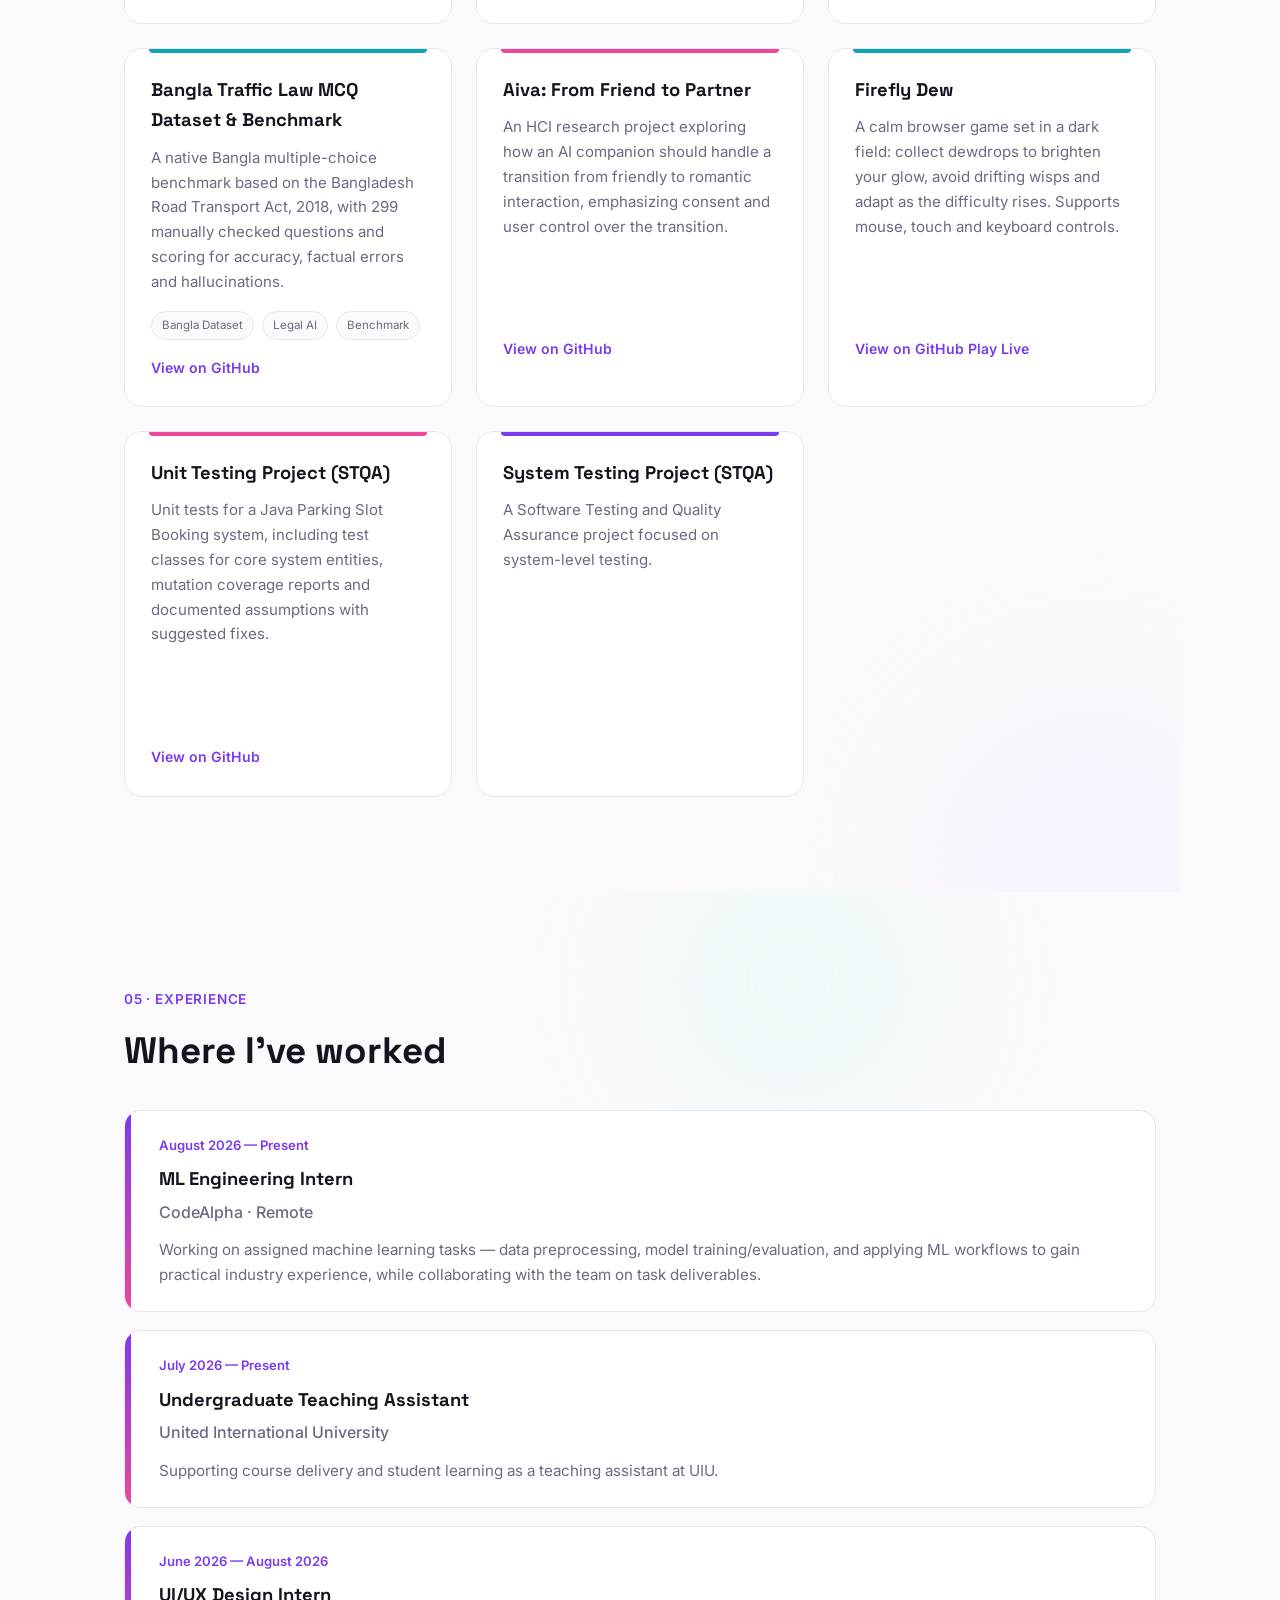
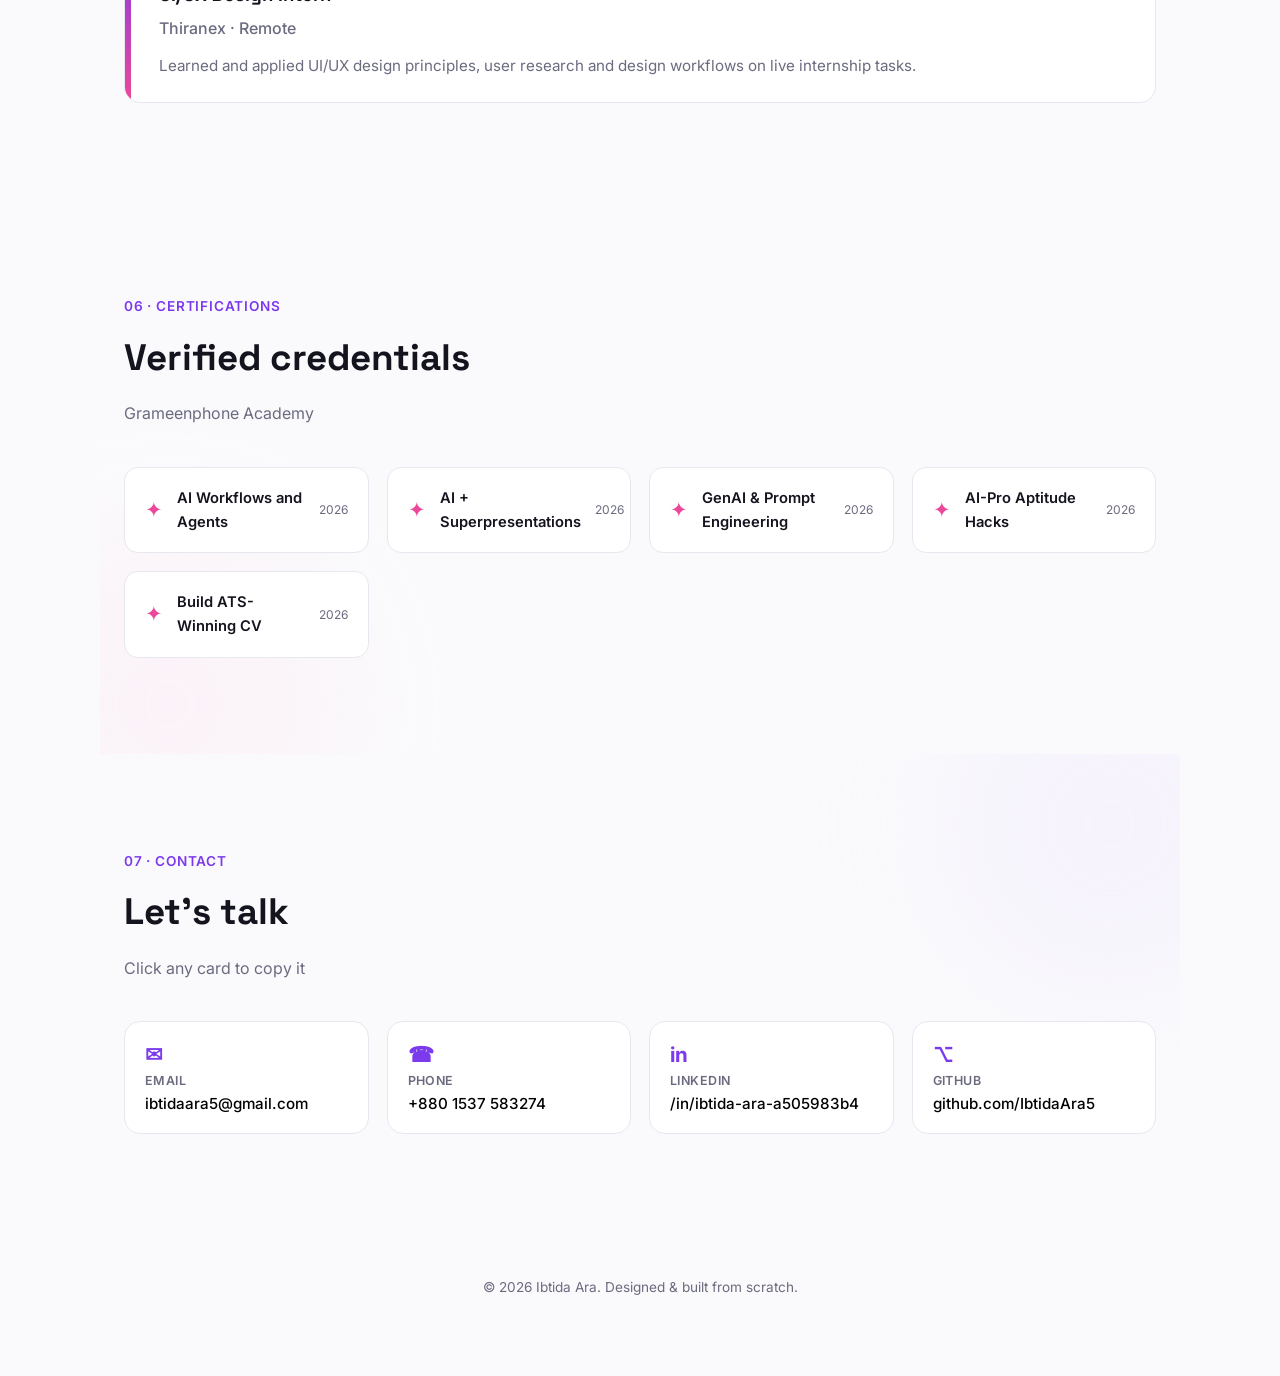
==== commit 0a3b7c42: "Add files via upload" ====
--- a/index.html
+++ b/index.html
@@ -82,7 +82,7 @@
         <button class="flip-card" id="flipCard" aria-label="Flip card">
           <div class="flip-inner">
             <div class="flip-face flip-front">
-              <div class="avatar-ring"><img src="assets/profile.jpg" alt="Portrait of Ibtida Ara" width="120" height="120"></div>
+              <div class="avatar-ring"><img src="profile.jpg" alt="Portrait of Ibtida Ara" width="120" height="120"></div>
               <p class="flip-hint">tap to flip ↻</p>
             </div>
             <div class="flip-face flip-back">
